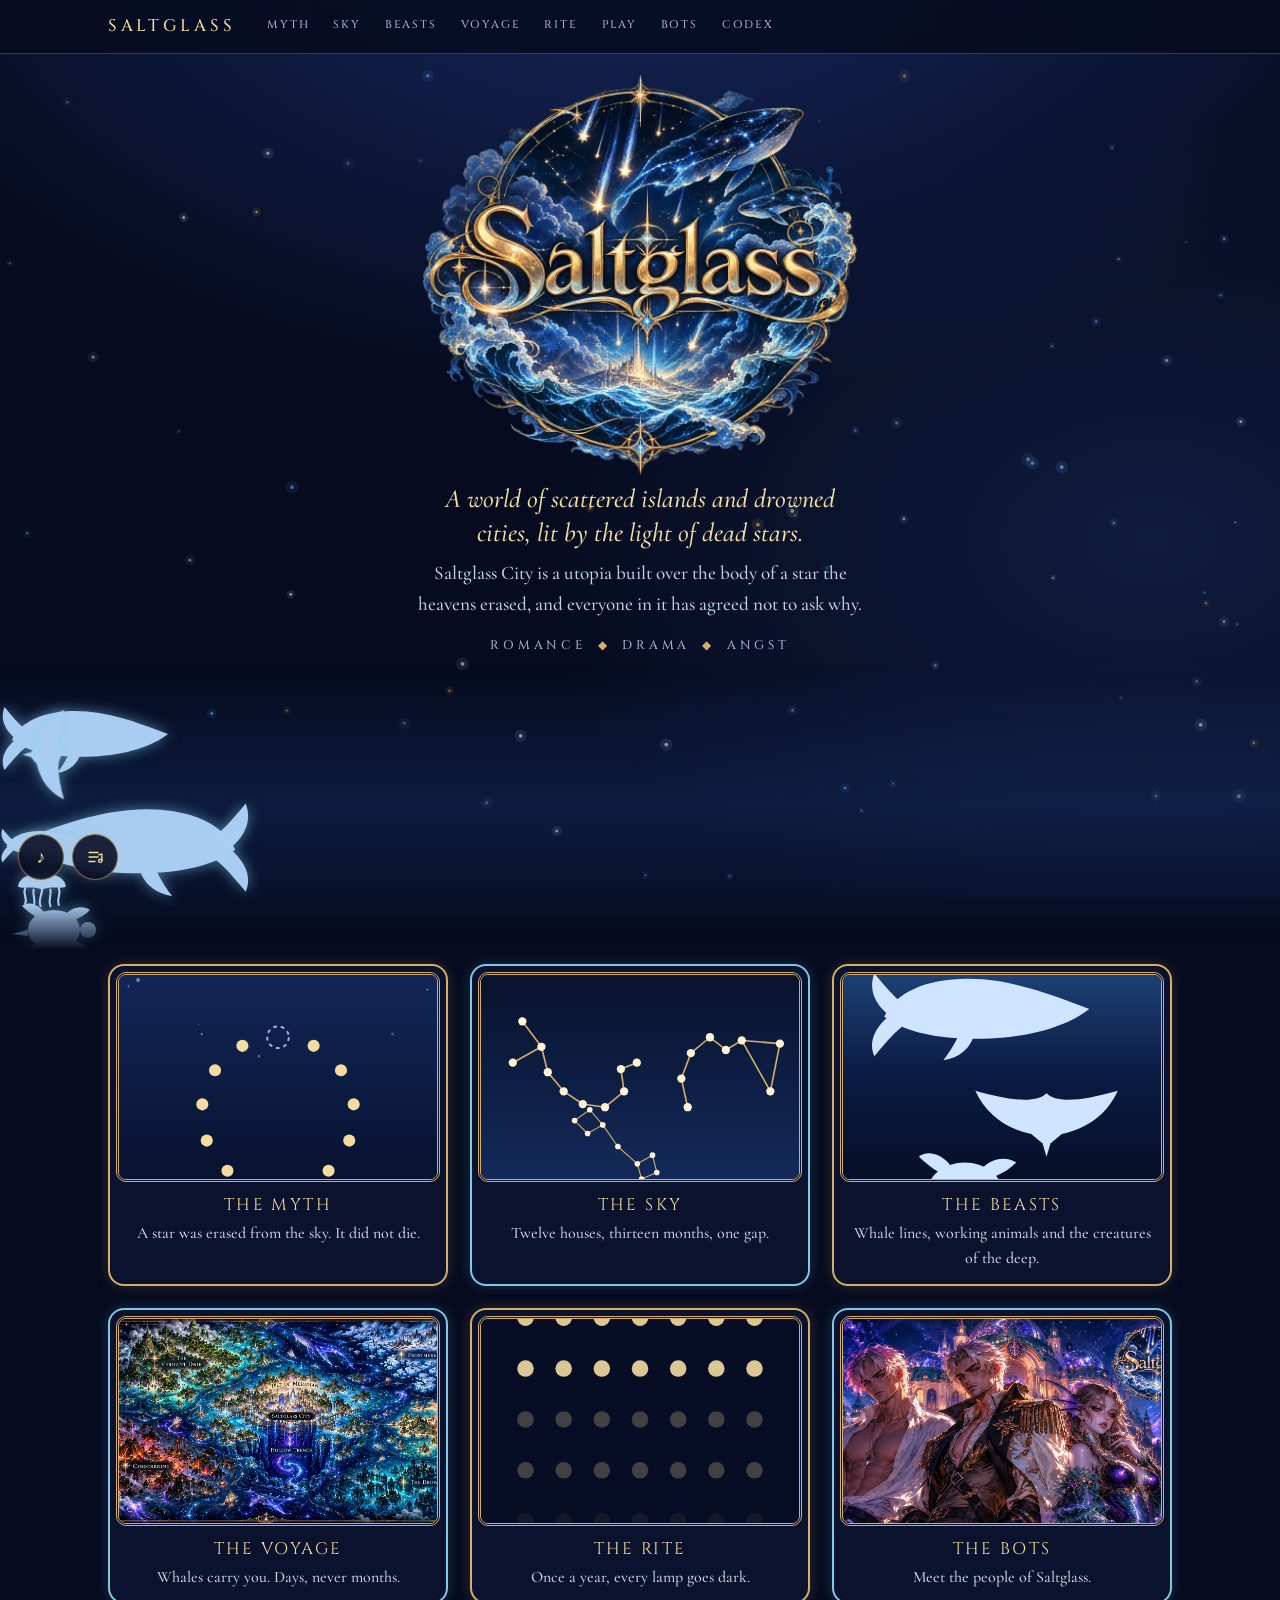
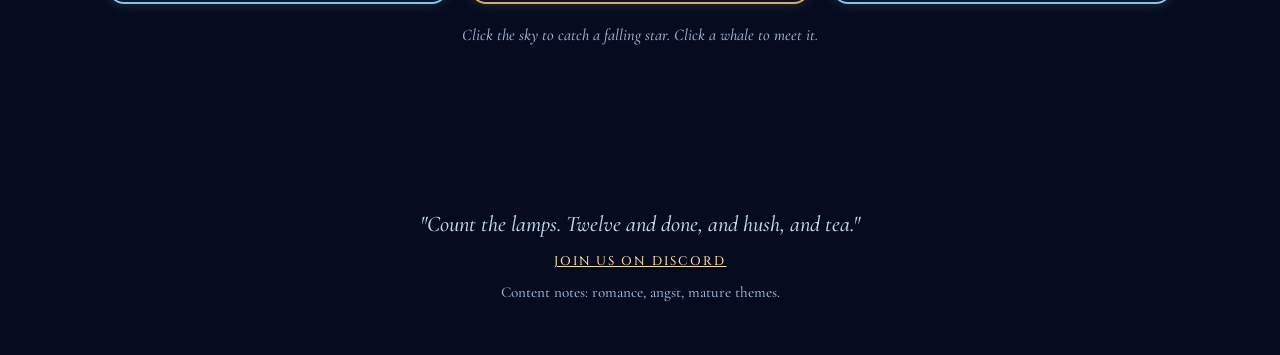
==== index.html @ 8b24e38e "Update stylesheet and script version numbers" ====
<!DOCTYPE html>
<html lang="en">
<head>
<meta charset="utf-8">
<meta name="viewport" content="width=device-width, initial-scale=1, viewport-fit=cover">
<meta name="theme-color" content="#060b1f">
<title>Saltglass</title>
<link rel="icon" href="img/logo.webp">
<link rel="preconnect" href="https://fonts.googleapis.com">
<link rel="preconnect" href="https://fonts.gstatic.com" crossorigin>
<link href="https://fonts.googleapis.com/css2?family=Cinzel:wght@400;600&family=Cormorant+Garamond:ital,wght@0,500;0,600;1,500&display=swap" rel="stylesheet">
<link rel="stylesheet" href="css/style.css?v=20261106">
</head>
<body data-view="home">
<canvas id="starfall" aria-hidden="true"></canvas>
<div class="dimmer" aria-hidden="true"></div>

<header class="nav">
  <div class="nav-in">
    <button class="burger" id="menuBtn" aria-label="Menu" aria-expanded="false" aria-controls="navlinks"><span></span><span></span><span></span></button>
    <a class="brand" href="#home">Saltglass</a>
    <nav id="navlinks" aria-label="Sections">
      <a href="#myth">Myth</a><a href="#sky">Sky</a><a href="#beasts">Beasts</a><a href="#voyage">Voyage</a><a href="#rite">Rite</a><a href="#play">Play</a><a href="#bots">Bots</a><a href="#codex">Codex</a>
    </nav>
  </div>
</header>

<main>
  <section class="view" id="v-home" hidden></section>
  <section class="view" id="v-myth" hidden></section>
  <section class="view" id="v-sky" hidden></section>
  <section class="view" id="v-beasts" hidden></section>
  <section class="view" id="v-voyage" hidden></section>
  <section class="view" id="v-rite" hidden></section>
  <section class="view" id="v-play" hidden></section>
  <section class="view" id="v-bots" hidden></section>
  <section class="view" id="v-codex" hidden></section>
</main>

<footer class="foot">
  <p class="quote">"Count the lamps. Twelve and done, and hush, and tea."</p>
  <p class="foot-line"><a id="discord" href="http://discord.gg/velvethaven" target="_blank" rel="noopener">Join us on Discord</a></p>
  <p class="foot-small">Content notes: romance, angst, mature themes.</p>
</footer>

<div class="modal" id="modal" hidden><div class="box" role="dialog" aria-modal="true" aria-label="Details"><button class="x" aria-label="Close">×</button><div id="mbody"></div></div></div>
<div class="toast" id="toast" role="status" aria-live="polite"></div>

<script src="config.js?v=20261106"></script>
<script src="lore.js?v=20261106"></script>
<script src="bots.js?v=20261106"></script>
<script src="music.js?v=20261106"></script>
<script src="js/art.js?v=20261106"></script>
<script src="js/core.js?v=20261106"></script>
<script src="js/v-home.js?v=20261106"></script>
<script src="js/v-sky.js?v=20261106"></script>
<script src="js/v-voyage.js?v=20261106"></script>
<script src="js/v-codex.js?v=20261106"></script>
<script src="js/v-bots.js?v=20261106"></script>
<script src="js/v-play.js?v=20261106"></script>
<script src="js/music.js?v=20261106"></script>
<script>
  (function(){ var d=document.getElementById('discord'); if(window.SITE_CONFIG&&SITE_CONFIG.DISCORD_URL) d.href=SITE_CONFIG.DISCORD_URL; SG.start(); })();
</script>
</body>
</html>
---- css/style.css ----
/* Layout idea: one long sea-chart scroll. Each section is a gold-framed panel set on a deep navy sea with starfall drifting behind. Single dark theme by choice. */
:root{
  --abyss:#060b1f; --navy:#0b1430; --navy-2:#111d44; --navy-3:#1a2a5c;
  --gold:#d4af6a; --gold-lt:#f3dca0; --gold-dk:#8f6b2f;
  --sea:#7fc8e8; --mist:#9db0d0; --text:#e4f2f7; --violet:#b9a7e8; --amber:#e8a860; --rose:#e58f8f;
  --display:'Cinzel',Georgia,'Times New Roman',serif;
  --body:'Cormorant Garamond',Georgia,'Times New Roman',serif;
  color-scheme:dark;
}
*{box-sizing:border-box}
html{scroll-behavior:smooth}
body{margin:0;background:var(--abyss);background-image:radial-gradient(1200px 700px at 50% -10%,#16285e 0%,rgba(22,40,94,0) 70%),radial-gradient(900px 600px at 90% 60%,rgba(40,70,140,.28),rgba(0,0,0,0) 70%);background-attachment:fixed;color:var(--text);font-family:var(--body);font-size:1.2rem;line-height:1.6;font-weight:500;-webkit-font-smoothing:antialiased}
#starfall{position:fixed;inset:0;width:100%;height:100%;z-index:0;pointer-events:none}
main,.nav,.foot{position:relative;z-index:1}
.wrap{max-width:1100px;margin:0 auto;padding-left:18px;padding-right:18px}
a{color:var(--gold-lt)}
code{font-family:ui-monospace,Menlo,Consolas,monospace;font-size:.85em;background:rgba(212,175,106,.12);padding:1px 6px;border-radius:5px;color:var(--gold-lt)}
.sr{position:absolute;width:1px;height:1px;overflow:hidden;clip:rect(0 0 0 0);white-space:nowrap}
:focus-visible{outline:2px solid var(--sea);outline-offset:2px}

/* nav */
.nav{position:sticky;top:0;z-index:20;background:rgba(6,11,31,.86);backdrop-filter:blur(10px);-webkit-backdrop-filter:blur(10px);border-bottom:1px solid rgba(212,175,106,.3)}
.nav-in{max-width:1100px;margin:0 auto;padding:0 18px;display:flex;align-items:center;gap:22px}
.brand{font-family:var(--display);color:var(--gold-lt);text-decoration:none;font-size:1.05rem;letter-spacing:.22em;text-transform:uppercase;padding:13px 0;white-space:nowrap}
#navlinks{display:flex;gap:4px;overflow-x:auto;scrollbar-width:none;flex:1}
#navlinks::-webkit-scrollbar{display:none}
#navlinks a{font-family:var(--display);font-size:.7rem;letter-spacing:.16em;text-transform:uppercase;color:var(--mist);text-decoration:none;padding:15px 10px;white-space:nowrap;border-bottom:2px solid transparent}
#navlinks a:hover{color:var(--gold-lt)}
#navlinks a.act{color:var(--gold-lt);border-bottom-color:var(--gold)}

/* hero */
.hero{text-align:center;padding-top:26px;padding-bottom:26px}
.logo{display:block;margin:0 auto;width:100%;max-width:440px;height:auto}
.hook{font-size:1.65rem;line-height:1.3;color:var(--gold-lt);margin:6px auto 8px;max-width:700px;font-style:italic;text-wrap:balance}
.hook2{max-width:640px;margin:0 auto 16px;color:#bcd3e8;text-wrap:balance}
.genre{display:flex;justify-content:center;flex-wrap:wrap;gap:12px;font-family:var(--display);font-size:.78rem;letter-spacing:.3em;text-transform:uppercase;color:var(--mist)}
.genre i{color:var(--gold);font-style:normal}
.hero-cta{display:flex;justify-content:center;flex-wrap:wrap;gap:12px;margin:22px 0 14px}
.tone{max-width:640px;margin:0 auto;font-size:1rem;color:var(--mist)}

/* sections */
.section{padding-top:64px;scroll-margin-top:46px}
h2{font-family:var(--display);font-weight:400;font-size:2rem;letter-spacing:.14em;text-transform:uppercase;color:var(--gold-lt);text-align:center;margin:0;text-wrap:balance}
h3{font-family:var(--display);font-weight:400;font-size:1.05rem;letter-spacing:.14em;text-transform:uppercase;color:var(--gold-lt);margin:0 0 10px}
h3.sub{margin:34px 0 12px;text-align:center;font-size:1.1rem}
h3.sub.tight{margin:20px 0 8px;text-align:left}
.rule{display:block;margin:2px auto 8px;width:100%;max-width:520px;height:auto}
.lede{text-align:center;max-width:720px;margin:0 auto 26px;color:#c9dcec;text-wrap:balance}
p{margin:0 0 12px}
.small{font-size:1.02rem;color:#c3d4e6}
.small-label{display:block;font-family:var(--display);font-size:.68rem;letter-spacing:.2em;text-transform:uppercase;color:var(--violet);margin:12px 0 6px}

/* panels */
.panel{position:relative;border:1px solid rgba(212,175,106,.6);border-radius:14px;padding:22px 26px;background:linear-gradient(rgba(11,20,48,.9),rgba(17,29,68,.94));box-shadow:0 0 22px rgba(212,175,106,.1),inset 0 0 0 4px rgba(11,20,48,.92),inset 0 0 0 5px rgba(212,175,106,.22)}
.grid{display:grid;gap:18px}
.g2{align-items:start;grid-template-columns:repeat(auto-fit,minmax(min(100%,420px),1fr))}
.g3{grid-template-columns:repeat(auto-fit,minmax(min(100%,300px),1fr))}
.mini{border:1px solid rgba(212,175,106,.35);border-radius:11px;padding:14px 16px;background:rgba(11,20,48,.55)}
.mini b{display:block;font-family:var(--display);font-weight:600;font-size:.82rem;letter-spacing:.1em;text-transform:uppercase;color:var(--gold-lt);margin-bottom:4px}
.mini p{margin:0;font-size:1.02rem;color:#c9dcec}

/* buttons, chips, tabs */
.btn{font-family:var(--display);font-size:.72rem;letter-spacing:.14em;text-transform:uppercase;color:var(--gold-lt);background:rgba(11,20,48,.6);border:1px solid rgba(212,175,106,.55);border-radius:999px;padding:9px 16px;cursor:pointer;text-decoration:none;display:inline-block;line-height:1.3;transition:background .2s,color .2s,border-color .2s}
.btn:hover{background:rgba(212,175,106,.18);border-color:var(--gold)}
.btn.on{background:linear-gradient(#f3dca0,#d4af6a);color:#1a1405;border-color:var(--gold-lt)}
.btn.small-btn{padding:6px 12px}
.tabs{display:flex;flex-wrap:wrap;gap:8px}
.tabs.vert{flex-direction:column;align-items:stretch}
.tabs.vert .btn{text-align:left;border-radius:10px}
.row{display:flex;flex-wrap:wrap;gap:10px;align-items:center}
.chips{display:flex;flex-wrap:wrap;gap:6px;margin-top:12px;justify-content:center}
.chip{font-family:var(--display);font-size:.62rem;letter-spacing:.1em;text-transform:uppercase;border:1px solid rgba(212,175,106,.4);border-radius:999px;padding:4px 10px;color:var(--mist);background:rgba(11,20,48,.5)}
button.chip{cursor:pointer}
button.chip:hover,button.chip.on{border-color:var(--gold);color:var(--gold-lt);background:rgba(212,175,106,.16)}
.tag{display:inline-block;font-size:.88rem;border:1px solid rgba(127,200,232,.4);color:var(--sea);border-radius:999px;padding:0 10px;margin:0 6px 6px 0}

/* names, history, rules */
.name-card{border-left:3px solid var(--gold);padding:6px 0 6px 16px;margin-top:6px}
.name-card .nm{font-family:var(--display);font-size:1.35rem;color:var(--gold-lt);letter-spacing:.06em;margin-bottom:4px}
.name-card .who{font-size:.95rem;color:var(--violet);font-style:italic}
.hist{list-style:none;margin:0 auto;padding:0 0 0 24px;max-width:760px;border-left:2px solid rgba(212,175,106,.45)}
.hist li{position:relative;padding:0 0 20px 22px;margin:0}
.hist li::before{content:"";position:absolute;left:-33px;top:7px;width:14px;height:14px;border-radius:50%;background:var(--navy);border:2px solid var(--gold);box-shadow:0 0 10px rgba(243,220,160,.5)}
.hist li:last-child::before{background:var(--gold-lt)}
.hist b{display:block;font-family:var(--display);font-size:.8rem;letter-spacing:.14em;text-transform:uppercase;color:var(--gold-lt);font-weight:600;margin-bottom:2px}
.hist p{margin:0;color:#c9dcec}

/* sea chart */
.chart-ui{display:flex;justify-content:center;margin-bottom:14px}
.chart-grid{display:grid;grid-template-columns:minmax(0,1.5fr) minmax(0,1fr);gap:18px;align-items:start}
.chart-wrap{padding:8px}
#seaChart{width:100%;height:auto;display:block}
#seaChart text{font-family:var(--display);fill:var(--mist);letter-spacing:.08em}
.reg{cursor:pointer}
.reg .ring{fill:rgba(11,20,48,.85);stroke:var(--gold);stroke-width:2;transition:fill .2s,stroke-width .2s}
.reg:hover .ring,.reg:focus-visible .ring{fill:rgba(212,175,106,.28)}
.reg.on .ring{fill:rgba(212,175,106,.42);stroke:var(--gold-lt);stroke-width:3}
.reg text.nm{fill:var(--gold-lt);font-size:15px;text-anchor:middle}
.reg text.dy{fill:var(--sea);font-size:13px;text-anchor:middle}
.route{fill:none;stroke:rgba(127,200,232,.5);stroke-width:1.6;stroke-dasharray:3 7}
.route.on{stroke:var(--sea);stroke-width:2.4}
.daylab{font-size:13px;fill:var(--sea)!important;text-anchor:middle;paint-order:stroke;stroke:var(--navy);stroke-width:5px}
#regionPanel h3{font-size:1.2rem;margin-bottom:2px}
.rp-meta{font-family:var(--display);font-size:.68rem;letter-spacing:.14em;text-transform:uppercase;color:var(--violet);margin-bottom:12px}
.dl{margin:0}
.dl dt{font-family:var(--display);font-size:.66rem;letter-spacing:.16em;text-transform:uppercase;color:var(--violet);margin-top:12px}
.dl dd{margin:2px 0 0;color:#d3e3f1}
.dl dd small{color:var(--amber);font-size:.8rem;font-family:var(--display);letter-spacing:.1em;text-transform:uppercase;margin-left:6px}
.travel{margin:10px 0;display:grid;gap:6px}
.travel div{display:flex;justify-content:space-between;gap:10px;border-bottom:1px dotted rgba(212,175,106,.3);padding-bottom:4px}
.travel span:last-child{color:var(--sea);text-align:right}
.travel .fast span:first-child::after{content:" (fast)";color:var(--amber);font-size:.85rem}
.list>div{padding:9px 0;border-bottom:1px solid rgba(212,175,106,.2)}
.list>div:last-child{border-bottom:0}
.list b{color:var(--gold-lt);font-family:var(--display);font-size:.82rem;letter-spacing:.1em;text-transform:uppercase;font-weight:600}
.list i{color:var(--violet);font-size:.95rem}
.list p{margin:2px 0 0;font-size:1.02rem;color:#c9dcec}
.ship-gen{display:flex;flex-wrap:wrap;gap:14px;align-items:center;margin-top:14px}
.ship-name{font-family:var(--display);font-size:1.15rem;color:var(--gold-lt);letter-spacing:.06em}

/* fate */
.fate-grid{display:grid;grid-template-columns:minmax(0,260px) 1fr;gap:26px;align-items:start}
.fate-sea{position:relative;height:340px;border:1px solid rgba(212,175,106,.5);border-radius:10px;overflow:hidden;background:linear-gradient(#10224e,#0a1738 45%,#050a1d)}
.zone{position:absolute;left:0;right:0;border-bottom:1px dashed rgba(212,175,106,.35);opacity:.75;transition:opacity .3s,background .3s}
.zone span{position:absolute;right:10px;top:8px;font-family:var(--display);font-size:.62rem;letter-spacing:.16em;text-transform:uppercase;color:var(--mist)}
.zone.z1{top:0;height:34%}.zone.z2{top:34%;height:33%}.zone.z3{top:67%;height:33%;border-bottom:0}
.zone.on{opacity:1}
.zone.z1.on{background:rgba(232,168,96,.2)}.zone.z2.on{background:rgba(127,200,232,.17)}.zone.z3.on{background:rgba(185,167,232,.2)}
.nets{position:absolute;left:10px;top:38%;font-family:var(--display);font-size:.58rem;letter-spacing:.14em;text-transform:uppercase;color:var(--amber);opacity:0}
.trench{position:absolute;left:10px;bottom:8px;font-family:var(--display);font-size:.58rem;letter-spacing:.14em;text-transform:uppercase;color:var(--violet)}
.fall-star{position:absolute;left:50%;width:26px;height:26px;margin-left:-13px;border-radius:50%;background:radial-gradient(circle,#fff 0%,#f3dca0 35%,rgba(243,220,160,0) 70%);box-shadow:0 0 22px 8px rgba(243,220,160,.45);top:12%}
.fate-card{border:1px solid rgba(212,175,106,.45);border-radius:10px;padding:14px 18px;margin:8px 0 14px;background:rgba(11,20,48,.55)}
.fate-card .fn{font-family:var(--display);font-size:.7rem;letter-spacing:.2em;text-transform:uppercase;color:var(--violet)}
.fate-card .ft{font-family:var(--display);font-size:1.3rem;color:var(--gold-lt);letter-spacing:.05em;margin:2px 0 6px}
.fate-card p{margin:0}
input[type=range]{width:100%;accent-color:#d4af6a;height:30px}
.why-text{font-style:italic;color:var(--gold-lt);margin:2px 0 10px;min-height:3.2em}

/* steps */
.steps{display:flex;flex-wrap:wrap;gap:8px;margin-bottom:12px}
.step-card{border-left:3px solid var(--gold);padding:4px 0 4px 16px;margin-bottom:16px;min-height:5.5em}
.step-card .st{font-family:var(--display);font-size:1.1rem;color:var(--gold-lt);letter-spacing:.06em;margin-bottom:4px}
.motes{display:flex;gap:16px;flex-wrap:wrap;margin-top:10px}
.mote{display:flex;align-items:center;gap:8px;font-size:.98rem}
.mote i{width:14px;height:14px;border-radius:50%;display:inline-block}
.tbl-wrap{overflow-x:auto}
.tbl{width:100%;border-collapse:collapse;font-size:1.02rem;min-width:520px}
.tbl th{font-family:var(--display);font-size:.64rem;letter-spacing:.16em;text-transform:uppercase;color:var(--violet);text-align:left;padding:8px 10px;border-bottom:1px solid rgba(212,175,106,.45)}
.tbl td{padding:8px 10px;border-bottom:1px solid rgba(212,175,106,.16);vertical-align:top}
.tbl td:first-child{color:var(--gold-lt);font-family:var(--display);font-weight:600;font-size:.82rem;letter-spacing:.08em}
.facts{margin:14px 0 0;padding-left:22px}
.facts li{margin-bottom:6px;color:#d0e0ee}
.facts li::marker{color:var(--gold)}

/* choice */
.side-text{margin:14px 0;border-left:3px solid var(--gold);padding-left:16px}
.board{display:grid;gap:10px}
.brow{display:grid;grid-template-columns:minmax(0,1.3fr) minmax(0,1fr) minmax(0,1.3fr);gap:12px;align-items:center;border:1px solid rgba(212,175,106,.3);border-radius:10px;padding:10px 14px;background:rgba(11,20,48,.5);transition:opacity .3s,border-color .3s,background .3s}
.brow.for{border-color:var(--gold);background:rgba(212,175,106,.12)}
.brow.vs{opacity:.4}
.brow b{font-family:var(--display);font-size:.8rem;letter-spacing:.08em;text-transform:uppercase;color:var(--gold-lt);font-weight:600}
.stance{font-family:var(--display);font-size:.66rem;letter-spacing:.14em;text-transform:uppercase;border-radius:999px;padding:4px 12px;border:1px solid;display:inline-block;text-align:center}
.stance.keep{color:var(--gold-lt);border-color:var(--gold)}.stance.shut{color:var(--sea);border-color:var(--sea)}.stance.torn{color:var(--violet);border-color:var(--violet)}
.brow span.why{color:#c3d4e6;font-size:1rem}
.phases{display:grid;grid-template-columns:repeat(auto-fit,minmax(min(100%,230px),1fr));gap:12px}
.phase{text-align:left;border:1px solid rgba(212,175,106,.45);border-radius:12px;padding:14px 16px;background:rgba(11,20,48,.7);color:var(--text);font-family:var(--body);font-size:1.02rem;cursor:pointer;line-height:1.45}
.phase:hover{border-color:var(--gold);background:rgba(212,175,106,.12)}
.phase b{display:block;font-family:var(--display);font-weight:600;font-size:.82rem;letter-spacing:.1em;text-transform:uppercase;color:var(--gold-lt);margin-bottom:4px}
.phase em{display:block;margin-top:8px;color:var(--sea);font-size:.92rem;font-style:normal}
.phase .pp{color:var(--amber);font-size:.74rem;font-family:var(--display);letter-spacing:.1em;text-transform:uppercase;margin-left:6px}
.acc{margin:10px 0;border:1px solid rgba(212,175,106,.35);border-radius:10px;background:rgba(11,20,48,.5)}
.acc summary{cursor:pointer;padding:10px 14px;font-family:var(--display);font-size:.72rem;letter-spacing:.14em;text-transform:uppercase;color:var(--gold-lt)}
.acc[open] summary{border-bottom:1px solid rgba(212,175,106,.25)}
.acc>*:not(summary){padding-left:18px;padding-right:14px}
.acc>ul{padding-left:36px}
.acc>dl,.acc>ol{padding-bottom:12px}
.chain{margin:12px 0 0;padding-left:44px!important}
.chain li{margin-bottom:8px}.chain b{color:var(--gold-lt)}

/* wheel */
.wheel-grid{display:grid;grid-template-columns:minmax(0,1.1fr) minmax(0,1fr);gap:18px;align-items:start}
.wheel-wrap{padding:14px}
#wheel{width:100%;height:auto;display:block;max-width:520px;margin:0 auto}
.sec path{fill:rgba(17,29,68,.92);stroke:var(--gold);stroke-width:1.4;transition:fill .25s}
.sec{cursor:pointer}
.sec:hover path,.sec:focus-visible path{fill:rgba(212,175,106,.3)}
.sec.on path{fill:rgba(212,175,106,.55);stroke:var(--gold-lt);stroke-width:2.4}
.sec.gap path{fill:#03060f;stroke:var(--violet);stroke-dasharray:5 5}
.sec.gap.on path{fill:rgba(185,167,232,.45);stroke:var(--gold-lt);stroke-dasharray:none}
.sec text{font-family:var(--display);text-anchor:middle;dominant-baseline:middle;pointer-events:none}
.sec text.hn{font-size:13.5px;fill:var(--text);letter-spacing:.05em}
.sec text.mn{font-size:9.5px;fill:var(--gold)}
.sec.on text.hn{fill:#1a1405;font-weight:600}.sec.on text.mn{fill:#3b2c0a}
.sec.gap text.hn{fill:var(--violet)}.sec.gap.on text.hn{fill:#fff}
.hub{cursor:pointer}
.hub circle.bg{fill:rgba(6,11,31,.95);stroke:var(--gold);stroke-width:1.4}
.hp-top{display:flex;gap:16px;align-items:flex-start}
.beast-art{flex:0 0 130px;width:130px;height:150px;border:3px double var(--gold);border-radius:9px;overflow:hidden;background:radial-gradient(circle at 50% 40%,#16285e,#070d24)}
.beast-art img{width:100%;height:100%;object-fit:cover;display:block}
.beast-art svg{width:100%;height:100%;display:block}
.hp-top h3{font-size:1.4rem;margin:0}
.festival{border:1px solid rgba(212,175,106,.35);border-radius:10px;padding:10px 14px;margin:12px 0;background:rgba(11,20,48,.5)}
.festival b{font-family:var(--display);color:var(--gold-lt);letter-spacing:.08em}
.festival .mo{font-family:var(--display);font-size:.64rem;letter-spacing:.16em;text-transform:uppercase;color:var(--violet)}
.beast-box{border:2px solid rgba(127,200,232,.5);border-radius:12px;padding:12px 14px;margin-top:12px}
.beast-box .bn{font-family:var(--display);color:var(--gold-lt);font-size:1.1rem}
.beast-box .bf{font-family:var(--display);font-size:.64rem;letter-spacing:.16em;text-transform:uppercase;color:var(--violet);margin-bottom:6px}
.born{margin-top:12px}
.born button{margin:0 6px 6px 0}
.legend-box{border-color:rgba(185,167,232,.6)}

/* night */
.lamps{display:grid;gap:7px;margin-bottom:14px;padding:14px;border-radius:10px;background:linear-gradient(#070d24,#0a1432);border:1px solid rgba(212,175,106,.3)}
.lrow{display:grid;grid-template-columns:130px 1fr;gap:12px;align-items:center}
.lrow .ln{font-family:var(--display);font-size:.6rem;letter-spacing:.12em;text-transform:uppercase;color:var(--mist);text-align:right}
.lrow .ld{display:flex;gap:6px;flex-wrap:wrap}
.lamp{width:12px;height:12px;border-radius:50%;background:#f3e3b0;transition:opacity .9s,box-shadow .9s,transform .9s;opacity:var(--o,1);box-shadow:0 0 calc(var(--o,1)*14px) calc(var(--o,1)*4px) rgba(243,220,160,.65)}
.lrow.lw .lamp{background:#8fd4ff;box-shadow:0 0 calc(var(--o,1)*14px) calc(var(--o,1)*4px) rgba(127,200,232,.65)}
.track{display:flex;flex-wrap:wrap;gap:6px;margin-bottom:12px}
.track .btn{padding:7px 12px;font-size:.62rem}
.night-card{border-left:3px solid var(--gold);padding:4px 0 4px 16px;min-height:6.5em}
.night-card .nt{font-family:var(--display);font-size:1.25rem;color:var(--gold-lt);letter-spacing:.06em}
.night-card .nw{font-size:.95rem;font-style:italic;color:var(--violet)}
.dawn{display:flex;flex-wrap:wrap;gap:10px;align-items:center;margin-top:12px;padding-top:12px;border-top:1px dashed rgba(212,175,106,.35)}
.dawn .small-label{margin:0}
.lampring{display:flex;flex-wrap:wrap;gap:12px;justify-content:center;margin:18px 0}
.lampring .lamp{width:22px;height:22px;--o:.18;transition:opacity .4s,box-shadow .4s}
.lampring .lamp.lit{--o:1}
.lampring .lamp.void{background:#02040c;border:1px dashed var(--violet);box-shadow:none;opacity:1}
.lampring .lamp.void.lit{border-style:solid;background:#000;box-shadow:0 0 18px 4px rgba(185,167,232,.5)}
.rhyme-line{white-space:pre-line;text-align:center;font-size:1.35rem;font-style:italic;color:var(--gold-lt);min-height:2.6em;margin:0 0 12px}

/* city */
.dist-text{margin:14px 0 0;border-left:3px solid var(--gold);padding-left:14px;min-height:6em}
.tea-out{border:1px dashed rgba(212,175,106,.5);border-radius:10px;padding:14px 18px;margin-top:14px;min-height:5em;color:#d3e3f1}
.tea-out.good{border-color:var(--sea)}.tea-out.warn{border-color:var(--amber)}.tea-out.bad{border-color:var(--rose)}
.search-row{display:flex;flex-wrap:wrap;gap:12px;align-items:center;margin-bottom:12px}
input[type=search],input[type=text],select{font-family:var(--body);font-size:1.05rem;font-weight:500;color:var(--text);background:rgba(6,11,31,.85);border:1px solid rgba(212,175,106,.5);border-radius:9px;padding:8px 12px;min-width:0}
input[type=search]{flex:1 1 260px}
select{width:100%}
.gloss{display:grid;grid-template-columns:repeat(auto-fill,minmax(min(100%,300px),1fr));gap:10px}
.gl{border:1px solid rgba(212,175,106,.3);border-radius:10px;padding:10px 14px;background:rgba(11,20,48,.5)}
.gl b{display:block;font-family:var(--display);font-size:.9rem;color:var(--gold-lt);letter-spacing:.05em}
.gl em{font-family:var(--display);font-size:.58rem;letter-spacing:.16em;text-transform:uppercase;color:var(--violet);font-style:normal}
.gl p{margin:2px 0 0;font-size:1rem;color:#c9dcec}

/* people */
.char{display:flex;flex-direction:column}
.char h3{font-size:1.4rem;margin-bottom:2px}
.char .ep{font-family:var(--display);font-size:.66rem;letter-spacing:.16em;text-transform:uppercase;color:var(--violet);margin-bottom:10px}
.char .look{font-style:italic;color:#bcd3e8;font-size:1.02rem}
.rank{border-bottom:1px solid rgba(212,175,106,.2)}
.rank summary{cursor:pointer;padding:9px 0;font-family:var(--display);font-size:.8rem;letter-spacing:.1em;text-transform:uppercase;color:var(--gold-lt)}
.rank p{margin:0 0 10px;font-size:1.02rem;color:#c9dcec}
.rank .pp{color:var(--amber);font-size:.62rem;margin-left:8px}

/* bots */
.notice{border:1px dashed var(--amber);border-radius:10px;padding:10px 16px;margin-bottom:16px;color:var(--amber);font-size:1rem;text-align:center}
.filters{padding:18px 22px}
.selects{display:grid;grid-template-columns:repeat(auto-fit,minmax(min(100%,190px),1fr));gap:12px}
.selects label,.form label{font-family:var(--display);font-size:.62rem;letter-spacing:.16em;text-transform:uppercase;color:var(--violet);display:block}
.selects select,.form input,.form select{margin-top:5px;display:block;width:100%}
.count-row{display:flex;justify-content:space-between;align-items:center;gap:10px;margin-top:14px;color:var(--mist);font-size:1rem}
.bots{display:grid;grid-template-columns:repeat(auto-fill,minmax(min(100%,320px),1fr));gap:18px;margin-top:18px}
.bot{display:flex;flex-direction:column;border:2px solid var(--gold);border-radius:16px;padding:6px;background:linear-gradient(rgba(11,20,48,.9),rgba(11,20,48,.97));box-shadow:0 0 14px rgba(212,175,106,.2)}
.bot:nth-child(even){border-color:var(--sea);box-shadow:0 0 14px rgba(127,200,232,.2)}
.bot-in{border:1px solid rgba(212,175,106,.5);border-radius:11px;padding:12px;display:flex;flex-direction:column;gap:6px;height:100%}
.bot .art{height:230px;border:3px double var(--gold);border-radius:9px;overflow:hidden;background:radial-gradient(circle at 50% 40%,#16285e,#070d24);position:relative}
.bot .art img{width:100%;height:100%;object-fit:cover;display:block}
.bot .art svg{width:100%;height:100%;display:block}
.bot .ex{position:absolute;top:8px;left:8px;font-family:var(--display);font-size:.58rem;letter-spacing:.14em;text-transform:uppercase;background:rgba(232,168,96,.92);color:#241402;padding:3px 9px;border-radius:999px}
.bot h4{margin:6px 0 0;text-align:center;font-family:var(--display);font-weight:400;font-size:1.25rem;color:var(--gold-lt);letter-spacing:.05em}
.bot .role{text-align:center;font-family:var(--display);font-size:.64rem;letter-spacing:.14em;text-transform:uppercase;color:var(--violet)}
.bot .tl{margin:4px 0;font-size:1.05rem;color:#d3e3f1}
.bot .meta{display:flex;flex-wrap:wrap;gap:6px}
.bot .nt{font-size:.9rem;color:var(--mist);font-style:italic}
.bot .by{font-size:.95rem;color:var(--mist)}
.bot .lk{display:flex;flex-wrap:wrap;gap:8px;margin-top:auto;padding-top:8px}
.bot .nolink{font-size:.92rem;color:var(--mist);font-style:italic}
.empty{grid-column:1/-1;text-align:center;color:var(--mist);padding:30px}
.form{display:grid;grid-template-columns:repeat(auto-fit,minmax(min(100%,240px),1fr));gap:14px;margin-top:10px}
.form .wide{grid-column:1/-1}
fieldset{border:1px solid rgba(212,175,106,.35);border-radius:10px;padding:10px 14px;margin:0;min-width:0}
legend{font-family:var(--display);font-size:.62rem;letter-spacing:.16em;text-transform:uppercase;color:var(--violet);padding:0 6px}
.links-in{display:grid;gap:8px}
.lk-row{display:grid;grid-template-columns:minmax(0,1fr) minmax(0,2.4fr);gap:8px}
.lk-row input{margin:0!important}
.code-head{display:flex;justify-content:space-between;align-items:center;margin:18px 0 6px}
.code-head .small-label{margin:0}
.code{margin:0;background:#04081a;border:1px solid rgba(212,175,106,.4);border-radius:10px;padding:14px 16px;overflow-x:auto;font-family:ui-monospace,Menlo,Consolas,monospace;font-size:.82rem;line-height:1.5;color:#cfe4f3;white-space:pre}
.creators{display:grid;grid-template-columns:repeat(auto-fill,minmax(min(100%,230px),1fr));gap:10px;max-width:900px;margin:0 auto}
.creators button{text-align:left;border:1px solid rgba(212,175,106,.35);border-radius:10px;padding:10px 14px;background:rgba(11,20,48,.6);color:var(--text);font-family:var(--body);font-size:1.05rem;cursor:pointer}
.creators button:hover{border-color:var(--gold);background:rgba(212,175,106,.12)}
.creators button span{display:block;font-size:.88rem;color:var(--mist)}

/* footer */
.foot{margin-top:70px;padding:30px 18px 50px;text-align:center}
.quote{font-size:1.4rem;font-style:italic;color:#bcd3e8;margin:10px 0}
.foot-line{font-family:var(--display);font-size:.78rem;letter-spacing:.16em;text-transform:uppercase;color:var(--gold);margin:6px 0}
.foot-small{font-size:.95rem;color:var(--mist);max-width:640px;margin:8px auto 0}

/* responsive */
@media (max-width:820px){
  .chart-grid,.wheel-grid,.fate-grid{grid-template-columns:1fr}
  .fate-sea{height:260px}
  .brow{grid-template-columns:1fr}
  .lrow{grid-template-columns:78px 1fr}
  .brand{letter-spacing:.14em;font-size:.9rem}
  h2{font-size:1.6rem}
}
@media (max-width:480px){
  .panel{padding:18px 16px}
  .hook{font-size:1.4rem}
  .hp-top{flex-direction:column}
  .beast-art{width:100%;flex-basis:auto;height:190px}
  .lk-row{grid-template-columns:1fr}
}
@media (prefers-reduced-motion:reduce){
  html{scroll-behavior:auto}
  *{transition:none!important;animation:none!important}
}
[hidden]{display:none!important}
.char p{font-size:1.08rem}

/* =================== v2: views, scenes, modal =================== */
.view{animation:fadeIn .5s ease}
main{padding-bottom:30px;min-height:70vh}
.wrap.narrow{max-width:900px}
.center{justify-content:center}
.gold{color:var(--gold-lt)}
.hint{text-align:center;color:var(--mist);font-style:italic;margin:18px 0;font-size:1.02rem}
.btn:disabled{opacity:.35;cursor:default}
.dimmer{position:fixed;inset:0;background:#000;opacity:calc(var(--dim,0)*.92);pointer-events:none;z-index:0;transition:opacity 1.6s}
#v-rite .panel,#v-rite h2,#v-rite .lede{position:relative;z-index:6}
.nav{z-index:40}
.nav-in .small-btn{flex:none}
.bm-h{font-family:var(--display);font-weight:400;font-size:1.5rem;color:var(--gold-lt);letter-spacing:.06em;margin:0 0 4px}
.alias{font-size:.8rem;color:var(--violet)}

/* modal + toast */
.modal{position:fixed;inset:0;z-index:50;background:rgba(2,4,12,.8);display:grid;place-items:center;padding:14px;backdrop-filter:blur(4px)}
.modal .box{position:relative;max-width:920px;width:100%;max-height:92vh;overflow:auto;background:linear-gradient(#0b1430,#111d44);border:2px solid var(--gold);border-radius:16px;padding:26px;box-shadow:0 0 40px rgba(212,175,106,.25)}
.modal .x{position:absolute;top:6px;right:12px;font-size:30px;line-height:1;color:var(--gold-lt);background:none;border:0;cursor:pointer;z-index:2}
body.modal-open{overflow:hidden}
.toast{position:fixed;left:50%;bottom:26px;transform:translate(-50%,20px);opacity:0;pointer-events:none;max-width:min(560px,92vw);background:rgba(11,20,48,.97);border:1px solid var(--gold);border-radius:12px;padding:10px 18px;z-index:60;transition:opacity .35s,transform .35s;text-align:center;font-size:1.05rem}
.toast.show{opacity:1;transform:translate(-50%,0)}
.pop{position:fixed;width:12px;height:12px;margin:-6px;border-radius:50%;border:2px solid var(--gold-lt);animation:popA .9s ease-out forwards;pointer-events:none;z-index:30}

/* animals */
.ani{display:block;width:100%;height:auto;fill:currentColor;overflow:visible}
.ani .st{fill:none;stroke:currentColor;stroke-width:3;stroke-linecap:round}

/* home */
.home-top{text-align:center;padding-top:20px}
.sea-band{position:relative;height:290px;overflow:hidden;margin:4px 0 14px;-webkit-mask-image:linear-gradient(transparent,#000 16%,#000 84%,transparent);mask-image:linear-gradient(transparent,#000 16%,#000 84%,transparent);background:linear-gradient(rgba(127,200,232,0),rgba(30,70,140,.28),rgba(127,200,232,0))}
.swimmer,.sw2{position:absolute;top:var(--y);left:0;width:calc(120px*var(--s));color:#a9cdf2;background:none;border:0;padding:0;cursor:pointer;animation:swimR var(--d) linear infinite;animation-delay:var(--dl)}
.swimmer.rev,.sw2.rev{animation-name:swimL}
.swimmer .flip,.sw2 .flip{display:block}
.swimmer.rev .flip,.sw2.rev .flip{transform:scaleX(-1)}
.swimmer .ani,.sw2 .ani{filter:drop-shadow(0 0 7px rgba(127,200,232,.55));animation:bob 5s ease-in-out infinite}
.swimmer:hover .ani,.sw2:hover .ani{filter:drop-shadow(0 0 12px #fff)}
.portals{display:grid;grid-template-columns:repeat(auto-fill,minmax(min(100%,300px),1fr));gap:22px}
.portal{display:block;text-decoration:none;color:inherit;border:2px solid var(--gold);border-radius:16px;padding:6px;background:rgba(11,20,48,.92);box-shadow:0 0 14px rgba(212,175,106,.2);transition:transform .25s,box-shadow .25s}
.portal:nth-child(even){border-color:var(--sea);box-shadow:0 0 14px rgba(127,200,232,.2)}
.portal:hover,.portal:focus-visible{transform:translateY(-6px);box-shadow:0 10px 30px rgba(212,175,106,.35)}
.pa{height:210px;border:3px double var(--gold);border-radius:10px;overflow:hidden;position:relative}
.pa>svg,.pa>img,.pa .portrait{width:100%;height:100%;object-fit:cover;display:block}
.pa .portrait{aspect-ratio:auto;border:0;border-radius:0}
.pa .emb{height:100%;display:grid;place-items:center;background:radial-gradient(circle at 50% 40%,#2a1d56,#070d24)}
.pt{padding:10px 8px 6px;text-align:center}
.pt b{display:block;font-family:var(--display);font-size:1.05rem;letter-spacing:.14em;text-transform:uppercase;color:var(--gold-lt);font-weight:400}
.pt span{display:block;font-size:1rem;color:#c3d4e6;margin-top:2px}

/* portraits */
.portrait{aspect-ratio:4/5;border:3px double var(--gold);border-radius:10px;overflow:hidden;background:#0a1736;position:relative}
.portrait>img,.portrait>svg{width:100%;height:100%;object-fit:cover;display:block}
.portrait.big{width:100%}
.bfb{width:100%;height:100%;display:block}

/* myth */
.stage{border:1px solid rgba(212,175,106,.7);border-radius:14px;overflow:hidden;background:#050a1f;box-shadow:0 0 30px rgba(212,175,106,.15)}
.stage svg{display:block;width:100%;height:auto}
.stage .bgstars circle{fill:#dbe9ff}
.ms{transition:opacity 1.4s}
.ms .core{fill:#f3dca0}.ms .halo{fill:rgba(243,220,160,.07)}
.ms.g13 .core{fill:#d9c8ff}.ms.g13 .halo{fill:rgba(185,167,232,.32)}
.ms .lb{font-family:var(--display);font-size:11px;fill:#9db0d0;text-anchor:middle;letter-spacing:.1em}
.ms .ring13{stroke:#b9a7e8;stroke-dasharray:3 5;opacity:0;transition:opacity 1.4s}
.lb13.on1{opacity:0}.lb13.on0{opacity:1}
#stage:not([data-beat="0"]) .g13{opacity:.2}
#stage:not([data-beat="0"]) .g13 .ring13{opacity:.9}
#stage:not([data-beat="0"]) .lb13.on0{opacity:0}
#stage:not([data-beat="0"]) .lb13.on1{opacity:1}
#stage[data-beat="1"] .ms:not(.g13){filter:drop-shadow(0 0 7px #f3dca0)}
#bearer{transition:opacity 1.6s}
#stage:not([data-beat="0"]) #bearer{opacity:.55}
#mfall{opacity:0;transform:translate(0,0);transition:transform 3.6s cubic-bezier(.45,0,.85,.55),opacity .6s}
#stage[data-beat="2"] #mfall,#stage[data-beat="3"] #mfall,#stage[data-beat="4"] #mfall,#stage[data-beat="5"] #mfall,#stage[data-beat="6"] #mfall{opacity:1;transform:translate(var(--fx),var(--fy))}
#mtrench .tg{opacity:.15;transition:opacity 2s}
#stage[data-beat="2"] #mtrench .tg{opacity:.5}
#stage:is([data-beat="3"],[data-beat="4"],[data-beat="5"],[data-beat="6"]) #mtrench .tg{opacity:.85;animation:breathe 4s ease-in-out infinite}
#mroots path{stroke-dasharray:420;stroke-dashoffset:420;transition:stroke-dashoffset 3.4s ease}
#stage:is([data-beat="3"],[data-beat="4"],[data-beat="5"],[data-beat="6"]) #mroots path{stroke-dashoffset:0}
#trlab{transition:opacity 1.5s}
#stage:not([data-beat="0"]):not([data-beat="1"]) #trlab{opacity:.8}
#misle{opacity:0;transition:opacity 1.6s}
#stage:is([data-beat="4"],[data-beat="5"],[data-beat="6"]) #misle{opacity:1}
#mman{transition:opacity 1.5s}
#stage:is([data-beat="5"],[data-beat="6"]) #mman{opacity:.0}
.manhalo{animation:breathe 3s ease-in-out infinite}
.bd{opacity:0;transform:translateY(46px);transition:transform 1.4s calc(var(--i)*.14s) ease,opacity 1.2s calc(var(--i)*.14s)}
#stage:is([data-beat="5"],[data-beat="6"]) .bd{opacity:1;transform:none}
.bd rect{fill:#f6f2ea}.bd .dome{fill:#d4af6a}.bd .win{fill:#ffd98a}
#mflow .mote{fill:var(--c);opacity:0;transform:translate(var(--x),10px)}
#stage[data-beat="6"] #mflow .mote{animation:moteFall 9s linear infinite;animation-delay:var(--dl)}
.mcap{text-align:center;margin:18px auto 10px;min-height:7.2em;max-width:660px}
.mt{font-family:var(--display);font-size:1.5rem;color:var(--gold-lt);letter-spacing:.05em;margin-bottom:8px;text-wrap:balance}
.ms2{color:#c9dcec;text-wrap:balance}
.mctl{display:flex;align-items:center;justify-content:center;gap:18px;margin-bottom:26px}
.dots{display:flex;gap:8px}
.dot{width:12px;height:12px;border-radius:50%;border:1px solid var(--gold);background:transparent;padding:0;cursor:pointer}
.dot.on{background:var(--gold-lt);box-shadow:0 0 10px var(--gold-lt)}
.names{margin-bottom:22px}

/* sky */
.pano-wrap{position:relative;margin:10px 0 18px}
.pano{overflow-x:auto;overflow-y:hidden;cursor:grab;scrollbar-width:thin;scrollbar-color:var(--gold-dk) transparent;border-top:1px solid rgba(212,175,106,.5);border-bottom:1px solid rgba(212,175,106,.5);touch-action:pan-x pan-y;-webkit-user-select:none;user-select:none;-webkit-overflow-scrolling:touch}
.pano:active{cursor:grabbing}
.pano svg{display:block}
.pn{position:absolute;top:44%;z-index:3;width:44px;height:44px;border-radius:50%;border:1px solid var(--gold);background:rgba(6,11,31,.8);color:var(--gold-lt);font-size:26px;cursor:pointer;line-height:1}
.pn.l{left:10px}.pn.r{right:10px}
.slot{cursor:pointer;outline:none}
.slot .con line{stroke:#d4af6a;stroke-width:1.1;opacity:.5;transition:opacity .3s}
.slot .con circle{fill:#fff4d6}
.slot:hover .con line,.slot.sel .con line,.slot:focus-visible .con line{opacity:1;stroke-width:1.5}
.slot .nm{font-family:var(--display);font-size:20px;fill:#e4f2f7;letter-spacing:.1em}
.slot.sel .nm{fill:var(--gold-lt)}
.slot .mn{font-family:var(--display);font-size:11px;fill:#9db0d0;letter-spacing:.2em}
.slot .bn{font-family:var(--display);font-size:15px;fill:#cfe4ff;font-weight:600;letter-spacing:.05em}
.refl{opacity:.2;filter:blur(1.2px)}.refl line{stroke:#7fc8e8}.refl circle{fill:#bfe3ff}
.bob{animation:bob2 6s ease-in-out infinite;animation-delay:var(--dl)}
.slot:hover .bm>.bob,.slot.sel .bm>.bob,.slot:focus-visible .bm>.bob{filter:drop-shadow(0 0 16px #f3dca0)}
.gapslot .bearer{opacity:.2;animation:flick 6s ease-in-out infinite}
.gapslot.sel .bearer,.gapslot:hover .bearer{opacity:.9;animation:none}
.tw{animation:twinkle 4s ease-in-out infinite;animation-delay:var(--dl)}
.shoot{opacity:0;animation:shoot 14s linear infinite;animation-delay:var(--dl)}
.dock{margin-top:6px}
.dock-in{display:grid;grid-template-columns:minmax(0,220px) 1fr;gap:22px;align-items:start}
.festival{border:1px solid rgba(212,175,106,.35);border-radius:10px;padding:10px 14px;margin:12px 0;background:rgba(11,20,48,.5)}
.festival b{font-family:var(--display);color:var(--gold-lt);letter-spacing:.08em;font-weight:600}
.festival .mo{font-family:var(--display);font-size:.62rem;letter-spacing:.16em;text-transform:uppercase;color:var(--violet)}
.chips{display:flex;flex-wrap:wrap;gap:6px;margin:12px 0;justify-content:center}

/* beasts */
.aqua{position:relative;height:540px;border:1px solid rgba(212,175,106,.7);border-radius:14px;overflow:hidden;background:linear-gradient(#2e63a3 0%,#173a78 18%,#0a1a42 52%,#04081c 82%,#02040c 100%);box-shadow:0 0 30px rgba(127,200,232,.12)}
.depths span{position:absolute;left:12px;font-family:var(--display);font-size:.62rem;letter-spacing:.22em;text-transform:uppercase;color:rgba(255,255,255,.4);z-index:1}
.sw2.glow{color:#d9c8ff}.sw2.glow .ani{filter:drop-shadow(0 0 10px #b9a7e8)}
.sw2.omen{color:#f3dca0;z-index:3}.sw2.omen .ani{filter:drop-shadow(0 0 16px #f3dca0)}
.tag-b{position:absolute;left:0;right:0;top:100%;text-align:center;font-style:normal;font-family:var(--display);font-size:.7rem;letter-spacing:.14em;color:var(--gold-lt);text-shadow:0 0 8px #000}
.aqua-info{margin-top:14px}
.ai{display:flex;gap:18px;align-items:center}
.ai-art{width:120px;flex:none;color:#cfe4ff}
.bgrid{display:grid;grid-template-columns:repeat(auto-fill,minmax(min(100%,220px),1fr));gap:20px}
.bcard{background:none;border:0;padding:0;cursor:pointer;perspective:700px;color:inherit;font:inherit;text-align:center}
.tilt{transform:rotateX(var(--rx,0deg)) rotateY(var(--ry,0deg));transition:transform .15s,box-shadow .2s;border:2px solid var(--gold);border-radius:14px;padding:6px;background:rgba(11,20,48,.92);box-shadow:0 0 12px rgba(212,175,106,.2)}
.bcard:hover .tilt{box-shadow:0 10px 26px rgba(212,175,106,.4)}
.bc-t b{font-family:var(--display);color:var(--gold-lt);display:block;margin-top:8px;font-weight:400;letter-spacing:.06em}
.bc-t span{font-size:.95rem;color:var(--mist);display:block;padding-bottom:4px}
.bmodal{display:grid;grid-template-columns:minmax(0,300px) 1fr;gap:26px}
.bm-form{font-family:var(--display);font-size:.7rem;letter-spacing:.16em;text-transform:uppercase;color:var(--violet);margin-bottom:10px}
.born{margin-top:12px}.born .chip{margin:0 6px 6px 0}
.spots{position:relative;width:230px;height:230px;margin:8px auto}
.spot{position:absolute;left:50%;top:50%;width:24px;height:24px;margin:-12px;border-radius:50%;border:1px solid var(--gold);background:#0a1330;cursor:pointer;transform:rotate(var(--a)) translateY(-92px);transition:background .3s,box-shadow .3s;padding:0}
.spot.lit{background:var(--gold-lt);box-shadow:0 0 14px var(--gold-lt)}
.spot.void{border-style:dashed;border-color:var(--violet)}

/* voyage */
.chart-ui{display:flex;justify-content:center;margin-bottom:14px}
.chart-wrap{padding:6px}
#seaChart{width:100%;height:auto;display:block}
#seaChart text{font-family:var(--display)}
#seaChart text.nm{font-size:13px;fill:var(--gold-lt);text-anchor:middle;letter-spacing:.06em;paint-order:stroke;stroke:#050b20;stroke-width:4px}
.ring-lab{font-size:10px;fill:#9db0d0;text-anchor:middle;opacity:.7;letter-spacing:.2em}
#seaChart .daylab{font-size:12px;fill:var(--sea);text-anchor:middle;paint-order:stroke;stroke:#050b20;stroke-width:4px}
.route{fill:none;stroke:rgba(127,200,232,.5);stroke-width:1.6;stroke-dasharray:3 7}
.isle{cursor:pointer;outline:none}
.isle:hover,.isle:focus-visible{filter:drop-shadow(0 0 8px #f3dca0)}
.ship{cursor:pointer;outline:none}
.ship:hover{filter:drop-shadow(0 0 8px #fff)}
.rart{position:relative;height:170px;border-radius:12px;overflow:hidden;margin:0 0 14px}
.rart svg{width:100%;height:100%;display:block}
.rname{position:absolute;left:18px;bottom:10px;text-shadow:0 2px 12px #000;font-size:1.8rem;margin:0}
.rfirst{font-size:1.2rem}
.facts4{display:grid;grid-template-columns:repeat(auto-fit,minmax(150px,1fr));gap:10px;margin:12px 0}
.bavs{display:flex;flex-wrap:wrap;gap:12px}
.bav{width:88px;background:none;border:0;color:var(--text);font:inherit;cursor:pointer;text-align:center;padding:0}
.bav .bfb,.bav img{width:88px;height:110px;object-fit:cover;border:2px solid var(--gold);border-radius:8px;display:block}
.bav span{font-size:.88rem;display:block;margin-top:4px}

/* rite */
.rite-panel{position:relative}
.rite-grid{display:grid;grid-template-columns:minmax(0,1fr) 140px;gap:22px}
.shaft svg{width:100%;height:auto;display:block}
#adm{transition:transform 3.4s ease-in-out}
.tglow{animation:breathe 4s ease-in-out infinite;transform-origin:60px 300px}
.sh-t{font-family:var(--display);font-size:8px;fill:#9db0d0;letter-spacing:.15em}
.whispers{position:absolute;inset:0;pointer-events:none;overflow:hidden;border-radius:14px}
.whispers span{position:absolute;font-style:italic;color:#d9c8ff;opacity:0;font-size:1.15rem;text-shadow:0 0 12px #8a6fd6;animation:whisp 6s ease-in-out infinite}

/* city */
.city-panel{padding:10px}
#citySvg{width:100%;height:auto;display:block;border-radius:10px}
.dist{cursor:pointer;outline:none}
.dist text.dl{font-family:var(--display);font-size:12px;fill:#fff;text-anchor:middle;letter-spacing:.2em;opacity:0;pointer-events:none;paint-order:stroke;stroke:#050a1d;stroke-width:4px;transition:opacity .25s}
.dist:hover text.dl,.dist.on text.dl,.dist:focus-visible text.dl{opacity:1}
.dist:hover,.dist.on{filter:drop-shadow(0 0 10px rgba(243,220,160,.75))}
.steam{animation:steam 4s ease-in-out infinite}
.breath{animation:glowLow 5s ease-in-out infinite;transform-origin:450px 556px}
.lwpulse{animation:breathe 4s ease-in-out infinite;transform-origin:480px 496px}
.mote2{cx:0;cy:0;transform:translate(var(--x),300px);animation:moteDown 7s linear infinite;animation-delay:var(--dl)}
.tw2{animation:twinkle 3s ease-in-out infinite}
.dist-card{padding:16px 20px 8px;border-top:1px solid rgba(212,175,106,.3);margin-top:8px;min-height:7em}
.seal-in{display:flex;gap:20px;align-items:flex-start}
.seal-btn{background:none;border:0;cursor:pointer;flex:none;padding:0;filter:drop-shadow(0 0 10px rgba(185,167,232,.5))}
.emblem .serp{opacity:0;transition:opacity .8s}
.emblem .ribbon{transition:stroke .6s,stroke-width .6s}
.emblem.reveal .serp{opacity:1}
.emblem.reveal .ribbon{stroke:#c9a8ff;stroke-width:5;stroke-dasharray:9 5;animation:dashMove 2.4s linear infinite}

/* bots + codex extras */
.bot{cursor:pointer;transition:transform .2s,box-shadow .2s}
.bot:hover,.bot:focus-visible{transform:translateY(-5px);box-shadow:0 10px 26px rgba(212,175,106,.4)}
.bot .art{height:auto;aspect-ratio:4/5}
.bot .art .bfb,.bot .art img{width:100%;height:100%;object-fit:cover;display:block}
.bm-txt .lk.big,.lk.big{display:flex;flex-wrap:wrap;gap:10px;margin:14px 0}
.bot .by,.bm-txt .by{font-size:.95rem;color:var(--mist)}
.tabs.center{justify-content:center;margin-bottom:18px}
.sum-s{font-family:var(--body);font-size:.95rem;color:var(--mist);margin-left:10px;text-transform:none;letter-spacing:0}
.cx .acc p.small{padding-top:10px}

/* keyframes */
@keyframes fadeIn{from{opacity:0}to{opacity:1}}
@keyframes bob{0%,100%{transform:translateY(0)}50%{transform:translateY(-6px)}}
@keyframes bob2{0%,100%{transform:translateY(0)}50%{transform:translateY(-9px)}}
@keyframes swimR{from{transform:translateX(-24vw)}to{transform:translateX(112vw)}}
@keyframes swimL{from{transform:translateX(112vw)}to{transform:translateX(-24vw)}}
@keyframes twinkle{0%,100%{opacity:.25}50%{opacity:1}}
@keyframes flick{0%,100%{opacity:.14}45%{opacity:.4}60%{opacity:.1}}
@keyframes shoot{0%{opacity:0;transform:translate(var(--x),var(--y))}2%{opacity:1}9%{opacity:0;transform:translate(calc(var(--x) + 280px),calc(var(--y) + 112px))}100%{opacity:0}}
@keyframes breathe{0%,100%{opacity:.55;transform:scale(1)}50%{opacity:1;transform:scale(1.08)}}
@keyframes steam{0%{opacity:.25;transform:translateY(0)}100%{opacity:0;transform:translateY(-16px)}}
@keyframes moteFall{0%{opacity:0;transform:translate(var(--x),10px)}12%{opacity:1}100%{opacity:0;transform:translate(400px,480px)}}
@keyframes moteDown{0%{opacity:0;transform:translate(var(--x),280px)}12%{opacity:1}100%{opacity:0;transform:translate(480px,500px)}}
@keyframes whisp{0%,100%{opacity:0;transform:translateY(8px)}50%{opacity:.9;transform:translateY(-8px)}}
@keyframes popA{from{transform:scale(1);opacity:1}to{transform:scale(5);opacity:0}}
@keyframes dashMove{to{stroke-dashoffset:-28}}

@media (max-width:820px){
  .dock-in,.bmodal,.rite-grid{grid-template-columns:1fr}
  .dock-in .portrait,.bmodal .portrait{max-width:260px;margin:0 auto}
  .shaft{max-width:140px;margin:0 auto}
  .aqua{height:460px}
  .seal-in{flex-direction:column;align-items:center;text-align:center}
}
@media (max-width:480px){
  .modal .box{padding:18px 14px}
  .ai{flex-direction:column;text-align:center}
  .pa{height:170px}
  .sea-band{height:240px}
}
@media (prefers-reduced-motion:reduce){
  .swimmer{left:18%}.sw2{left:30%}
  .view{animation:none}
}

@keyframes glowLow{0%,100%{opacity:.14}50%{opacity:.34}}

/* ---- v3: painted map ---- */
.mapwrap{padding:0 14px;margin:6px 0 0}
.mapbox{overflow-x:auto;max-width:1500px;margin:0 auto;border:2px solid var(--gold);border-radius:14px;background:#050a1f;box-shadow:0 0 30px rgba(212,175,106,.2);scrollbar-width:thin;scrollbar-color:var(--gold-dk) transparent}
.mapin{position:relative;min-width:1000px}
.mapimg{display:block;width:100%;height:auto}
.pin{position:absolute;transform:translate(-50%,-50%);width:34px;height:34px;border-radius:50%;border:2px solid #fff3c8;padding:0;cursor:pointer;background:radial-gradient(circle,#fff6d8 0 22%,rgba(243,220,160,.65) 26%,rgba(11,20,48,.72) 72%);box-shadow:0 0 14px 4px rgba(243,220,160,.7);animation:pinfloat 3.2s ease-in-out infinite;transition:box-shadow .2s}
.pin:hover,.pin:focus-visible{animation-play-state:paused;transform:translate(-50%,-50%) scale(1.3);box-shadow:0 0 24px 8px rgba(243,220,160,.95);z-index:3}
.hover-box{position:absolute;top:118%;left:50%;transform:translateX(-50%) translateY(8px);background:rgba(20,15,10,.96);color:var(--text);padding:6px 14px;border-radius:8px;border:1px solid var(--gold);white-space:nowrap;opacity:0;pointer-events:none;transition:all .25s;box-shadow:0 0 10px rgba(191,160,96,.5);text-align:center;font-size:1rem;line-height:1.3}
.hover-box b{display:block;font-family:var(--display);font-weight:400;color:var(--gold-lt);letter-spacing:.08em;font-size:.85rem}
.hover-box em{font-size:.9rem;color:var(--mist);font-style:normal}
.pin:hover .hover-box,.pin:focus-visible .hover-box{opacity:1;transform:translateX(-50%) translateY(0)}
@keyframes pinfloat{0%,100%{transform:translate(-50%,-50%)}50%{transform:translate(-50%,calc(-50% - 5px))}}
.mapcrop{position:relative;aspect-ratio:2/1;border-radius:12px;overflow:hidden;background-image:url(../img/map.webp);background-repeat:no-repeat;border:2px solid var(--gold);margin-bottom:12px}
.mapcrop::after{content:"";position:absolute;inset:0;background:linear-gradient(transparent 35%,rgba(5,10,29,.92))}
.mc-t{position:absolute;left:20px;bottom:12px;z-index:2}
.mc-t .rname{position:static;margin:0;font-size:1.9rem}
.mc-t span{font-family:var(--display);font-size:.66rem;letter-spacing:.16em;text-transform:uppercase;color:var(--violet)}
.mtabs{display:flex;border-bottom:1px solid var(--gold);margin-bottom:14px}
.mtab{flex:1;background:transparent;border:0;color:var(--gold-dk);font-family:var(--display);font-size:.72rem;letter-spacing:.2em;text-transform:uppercase;padding:11px;cursor:pointer;border-bottom:2px solid transparent}
.mtab:hover{color:var(--gold-lt)}
.mtab.on{color:var(--gold-lt);background:rgba(191,160,96,.08);border-bottom-color:var(--gold-lt)}
.mpanel{display:none}.mpanel.on{display:block}
.bavs.big{gap:16px}
.bavs.big .bav{width:110px}.bavs.big .bav .bfb,.bavs.big .bav img{width:110px;height:138px}
@media (max-width:480px){.mapcrop{aspect-ratio:5/2}.mc-t .rname{font-size:1.4rem}}

.mc-img{position:absolute;inset:0;width:100%;height:100%;object-fit:cover;object-position:50% 40%;z-index:0}
.mc-t{z-index:2}
.dimg{display:block;width:100%;aspect-ratio:2/1;object-fit:cover;border-radius:8px;border:1px solid rgba(212,175,106,.6);margin:6px 0 8px}
.mc-none{display:none}
@media (max-width:480px){.mapcrop{aspect-ratio:16/9}}

/* cut-out creatures on the Beasts page */
.cut{display:block;width:100%;height:auto;filter:drop-shadow(0 0 10px rgba(127,200,232,.45));animation:bob 5s ease-in-out infinite}
.sw2:hover .cut{filter:drop-shadow(0 0 14px #fff)}
.sw2.omen .cut{filter:drop-shadow(0 0 20px #f3dca0)}
.sw2.glow .cut{filter:drop-shadow(0 0 12px #b9a7e8)}
.sw2.fl .flip{transform:scaleX(-1)}
.sw2.fl.rev .flip{transform:none}
.ai-art .cut{animation:none;max-height:140px;width:auto;margin:0 auto}

.sw2{width:calc(150px*var(--s))}

/* ---- v4: mobile ---- */
@media (hover:none),(pointer:coarse){
  .btn{padding:12px 18px;min-height:42px}
  .btn.small-btn{padding:10px 14px;min-height:40px}
  .chip{padding:9px 13px;font-size:.7rem}
  .mtab{padding:14px 8px}
  .dot{width:16px;height:16px}
  .pin{width:42px;height:42px}
  .tabs{gap:10px}
  input[type=search],input[type=text],select{font-size:16px;min-height:44px}
}
@media (max-width:820px){
  body{background-attachment:scroll}
  .mapin{min-width:860px}
  .wrap{padding-left:14px;padding-right:14px}
  .lede{font-size:1.1rem}
}
@media (max-width:700px){
  .section,.view>.wrap:first-child{scroll-margin-top:96px}
  h2{font-size:1.45rem;letter-spacing:.1em}
  .stage .lb,.stage .lb13{display:none}
  .mt{font-size:1.25rem}
  .mcap{min-height:8.6em}
  .aqua{height:430px}
  .sw2{width:calc(96px*var(--s))}
  .sw2.omen{width:calc(110px*var(--s))}
  .swimmer{width:calc(90px*var(--s))}
  .lamp{width:9px;height:9px}
  .lrow .ld{gap:4px}
  .lrow{grid-template-columns:70px 1fr;gap:8px}
  .lampring{gap:8px}.lampring .lamp{width:20px;height:20px}
  .rite-panel{padding:18px 14px}
  .pa{height:150px}
  .portals{gap:14px}
  .toast{bottom:14px;font-size:1rem}
  .modal{padding:8px}
  .modal .box{padding:16px 12px;max-height:94vh;border-radius:14px}
  .rname,.mc-t .rname{font-size:1.35rem}
  .facts4{grid-template-columns:1fr 1fr}
  .bots{grid-template-columns:1fr 1fr;gap:12px}
  .bot .art{aspect-ratio:4/5}
  .bot h4{font-size:1rem}
  .bot .tl{font-size:.95rem}
  .dock-in{gap:14px}
  .pn{width:40px;height:40px}
  .form{grid-template-columns:1fr}
}
@media (max-width:420px){
  .bots{grid-template-columns:1fr}
  .facts4{grid-template-columns:1fr}
}
@media (max-width:700px){
  .lamp{width:8px;height:8px}
  .lrow .ld{gap:3px}
  .lrow{grid-template-columns:66px 1fr}
}
.modal .x{width:38px;height:38px;border-radius:50%;background:rgba(5,10,29,.75);border:1px solid rgba(212,175,106,.6);display:grid;place-items:center;font-size:24px;top:10px;right:10px}

/* ---- hamburger ---- */
.burger{display:none}
@media (max-width:820px){
  .nav-in{gap:6px;padding:0 12px}
  .burger{display:flex;flex-direction:column;justify-content:center;gap:5px;width:44px;height:48px;margin-left:-10px;padding:0 10px;background:none;border:0;cursor:pointer}
  .burger span{display:block;height:2px;border-radius:2px;background:var(--gold-lt);transition:transform .25s,opacity .2s}
  .burger[aria-expanded=true] span:nth-child(1){transform:translateY(7px) rotate(45deg)}
  .burger[aria-expanded=true] span:nth-child(2){opacity:0}
  .burger[aria-expanded=true] span:nth-child(3){transform:translateY(-7px) rotate(-45deg)}
  .brand{flex:1;padding:12px 0}
  .nav-in .small-btn{margin:0}
  #navlinks{position:absolute;top:100%;left:0;right:0;display:none;flex:none;flex-direction:column;gap:0;overflow:visible;max-height:calc(100vh - 56px);overflow-y:auto;background:rgba(6,11,31,.98);border-bottom:1px solid var(--gold);box-shadow:0 14px 30px rgba(0,0,0,.5);padding:4px 0 10px}
  #navlinks.open{display:flex;animation:dropIn .22s ease}
  #navlinks a{padding:16px 24px;font-size:.84rem;letter-spacing:.2em;border-bottom:1px solid rgba(212,175,106,.12);border-left:3px solid transparent}
  #navlinks a.act{border-left-color:var(--gold);border-bottom-color:rgba(212,175,106,.12);background:rgba(212,175,106,.08)}
}
@keyframes dropIn{from{opacity:0;transform:translateY(-8px)}to{opacity:1;transform:none}}

/* even sizing for cut-out creatures: each fits a square box, scaled by --s */
.sw2{aspect-ratio:1/1}
.sw2 .flip{display:block;width:100%;height:100%}
.sw2 .cut{width:100%;height:100%;object-fit:contain}
.sw2 .ani{width:100%;height:auto;margin-top:30%}
.ai-art{width:150px;height:150px;flex:none}
.ai-art .cut{width:100%;height:100%;max-height:none;object-fit:contain;margin:0}
.ai-art .ani{margin-top:25%}
@media (max-width:480px){.ai-art{width:130px;height:130px}}

.ai-art{display:grid;place-items:center}
.ai-art .cut{width:auto;height:auto;max-width:100%;max-height:100%}
.ai-art{overflow:hidden;position:relative}
.ai-art .cut{max-width:100%;max-height:100%}

/* myth: keep scene, caption and buttons on one screen */
#v-myth .stage{display:flex;justify-content:center;background:#050a1f}
#v-myth .stage svg{width:auto;height:auto;max-width:100%;max-height:min(46vh,420px)}
#v-myth .rule{max-width:360px;margin-bottom:4px}
#v-myth h2{font-size:1.6rem}
#v-myth .mcap{min-height:6.4em;margin:10px auto 6px}
#v-myth .mt{font-size:1.3rem;margin-bottom:4px}
#v-myth .mctl{margin-bottom:18px}
@media (max-width:700px){#v-myth .stage svg{max-height:34vh}#v-myth .mcap{min-height:8em}}
#v-myth .stage{width:fit-content;max-width:100%;margin:0 auto}
#v-myth .stage svg{aspect-ratio:800/540;height:min(46vh,420px);width:auto;max-width:100%;max-height:none}
@media (max-width:700px){#v-myth .stage svg{height:auto;width:100%;max-height:none;aspect-ratio:800/540}#v-myth .stage{width:100%}}

/* ---- music player ---- */
.mbtn{position:fixed;bottom:20px;z-index:45;width:46px;height:46px;border-radius:50%;background:rgba(6,11,31,.88);border:1px solid rgba(212,175,106,.55);color:var(--gold-lt);font-size:18px;cursor:pointer;display:grid;place-items:center;backdrop-filter:blur(8px);box-shadow:0 0 12px rgba(212,175,106,.18);transition:transform .2s,box-shadow .2s;padding:0}
.mbtn:hover{transform:scale(1.1);box-shadow:0 0 22px rgba(212,175,106,.4)}
#audio-btn{left:18px}#playlist-btn{left:72px}
#audio-btn.playing{animation:audioPulse 2.5s ease-in-out infinite}
@keyframes audioPulse{0%,100%{box-shadow:0 0 0 0 rgba(212,175,106,.4)}50%{box-shadow:0 0 0 9px rgba(212,175,106,0)}}
.mp{max-width:520px;margin:0 auto}
.mp-now{text-align:center;margin-bottom:8px}
.mp-title{font-family:var(--display);font-size:1.15rem;letter-spacing:.08em;color:var(--gold-lt)}
.mp-seek{display:flex;align-items:center;gap:10px;font-family:var(--display);font-size:.62rem;letter-spacing:.1em;color:var(--mist);margin:8px 0}
.mp-seek input{flex:1}
.mp-ctl{display:flex;justify-content:center;gap:10px;margin:10px 0 14px}
.mp-vol{display:flex;align-items:center;gap:12px;font-family:var(--display);font-size:.62rem;letter-spacing:.16em;text-transform:uppercase;color:var(--violet);margin-bottom:14px}
.mp-vol input{flex:1}
.mp-list{display:flex;flex-direction:column;gap:8px;max-height:260px;overflow-y:auto}
.trk{display:flex;align-items:center;gap:12px;width:100%;text-align:left;padding:11px 14px;background:rgba(26,122,138,.08);border:1px solid rgba(26,122,138,.28);border-left:2px solid rgba(127,200,232,.4);border-radius:6px;color:var(--text);font-family:var(--body);font-size:1.05rem;cursor:pointer}
.trk:hover{background:rgba(26,122,138,.18)}
.trk.active{border-left-color:var(--gold);background:rgba(212,175,106,.1)}
.trk .ti{color:var(--sea);width:18px;text-align:center}.trk.active .ti{color:var(--gold)}
.trk .tn{flex:1}.trk .tn em{display:block;font-size:.85rem;color:var(--mist)}
.trk .ts{font-family:var(--display);font-size:.55rem;letter-spacing:.15em;text-transform:uppercase;color:var(--gold);opacity:0}
.trk.active .ts{opacity:.9}
.mp-fx{display:flex;gap:10px;align-items:center;margin-top:16px;font-size:1rem;color:#c3d4e6}
.mp-fx input{width:18px;height:18px;accent-color:#d4af6a}
@media (max-width:480px){.mbtn{bottom:14px;width:44px;height:44px}#audio-btn{left:12px}#playlist-btn{left:64px}}

/* embedded game: the game renders at a virtual size, then is scaled down to fit */
.game-frame{position:relative;width:100%;margin:12px auto 0;border:1px solid rgba(212,175,106,.5);border-radius:12px;overflow:hidden;background:#050a1f}
.game-frame iframe{position:absolute;left:0;top:0;border:0;overflow:hidden;transform-origin:0 0}
.game-frame:fullscreen{margin:0;border:0;border-radius:0}
#gameWrap .panel{padding:16px}

/* home portal cover: fills the card like the others, framed on the three characters */
.pa.wide-art img{object-position:50% 35%}
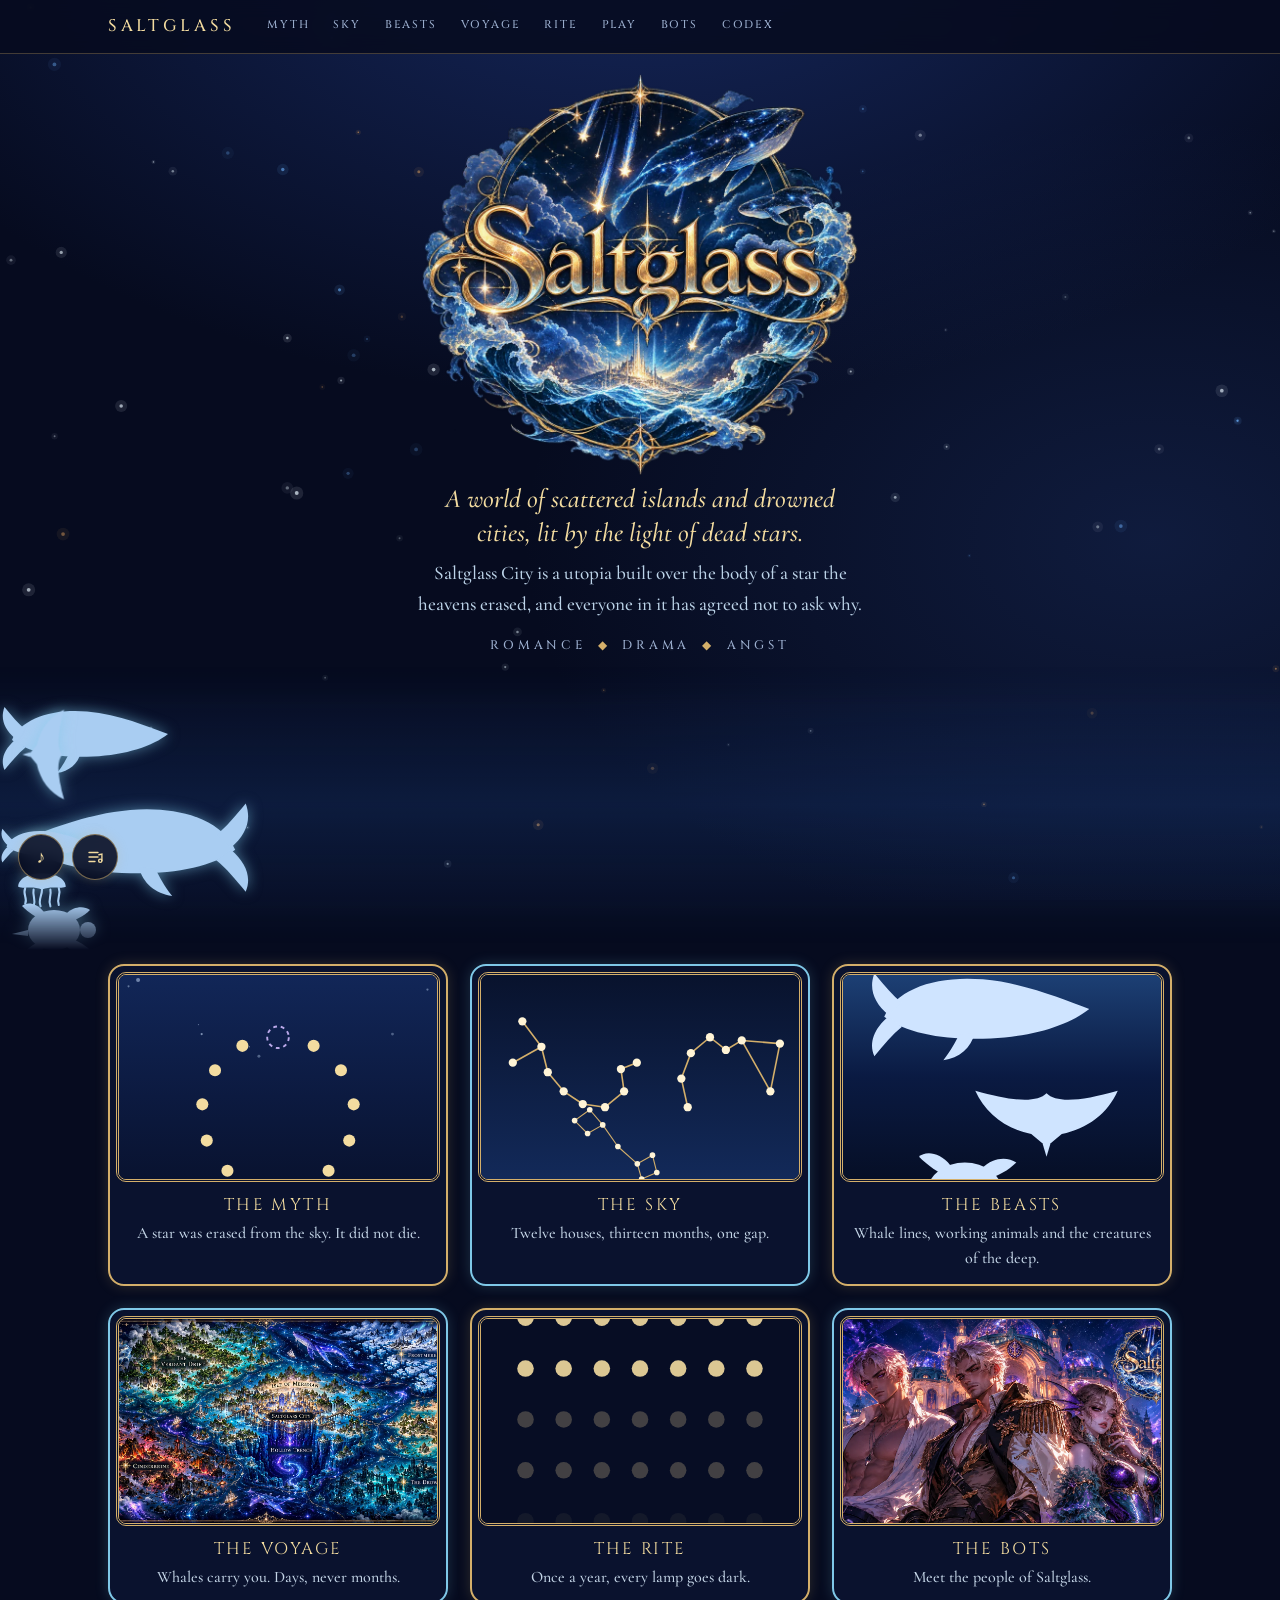
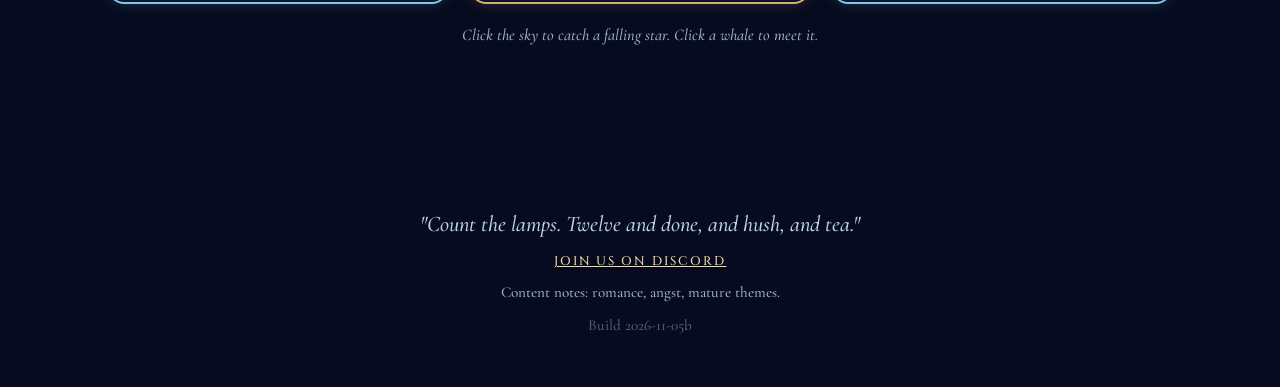
==== commit f8f4cec3: "Add build version note to footer Added a build version note to the footer." ====
--- a/index.html
+++ b/index.html
@@ -2,6 +2,7 @@
 <html lang="en">
 <head>
 <meta charset="utf-8">
+<meta http-equiv="Cache-Control" content="no-cache, must-revalidate">
 <meta name="viewport" content="width=device-width, initial-scale=1, viewport-fit=cover">
 <meta name="theme-color" content="#060b1f">
 <title>Saltglass</title>
@@ -41,6 +42,7 @@
   <p class="quote">"Count the lamps. Twelve and done, and hush, and tea."</p>
   <p class="foot-line"><a id="discord" href="http://discord.gg/velvethaven" target="_blank" rel="noopener">Join us on Discord</a></p>
   <p class="foot-small">Content notes: romance, angst, mature themes.</p>
+  <p class="foot-small" style="opacity:.5">Build 2026-11-05b</p>
 </footer>
 
 <div class="modal" id="modal" hidden><div class="box" role="dialog" aria-modal="true" aria-label="Details"><button class="x" aria-label="Close">×</button><div id="mbody"></div></div></div>
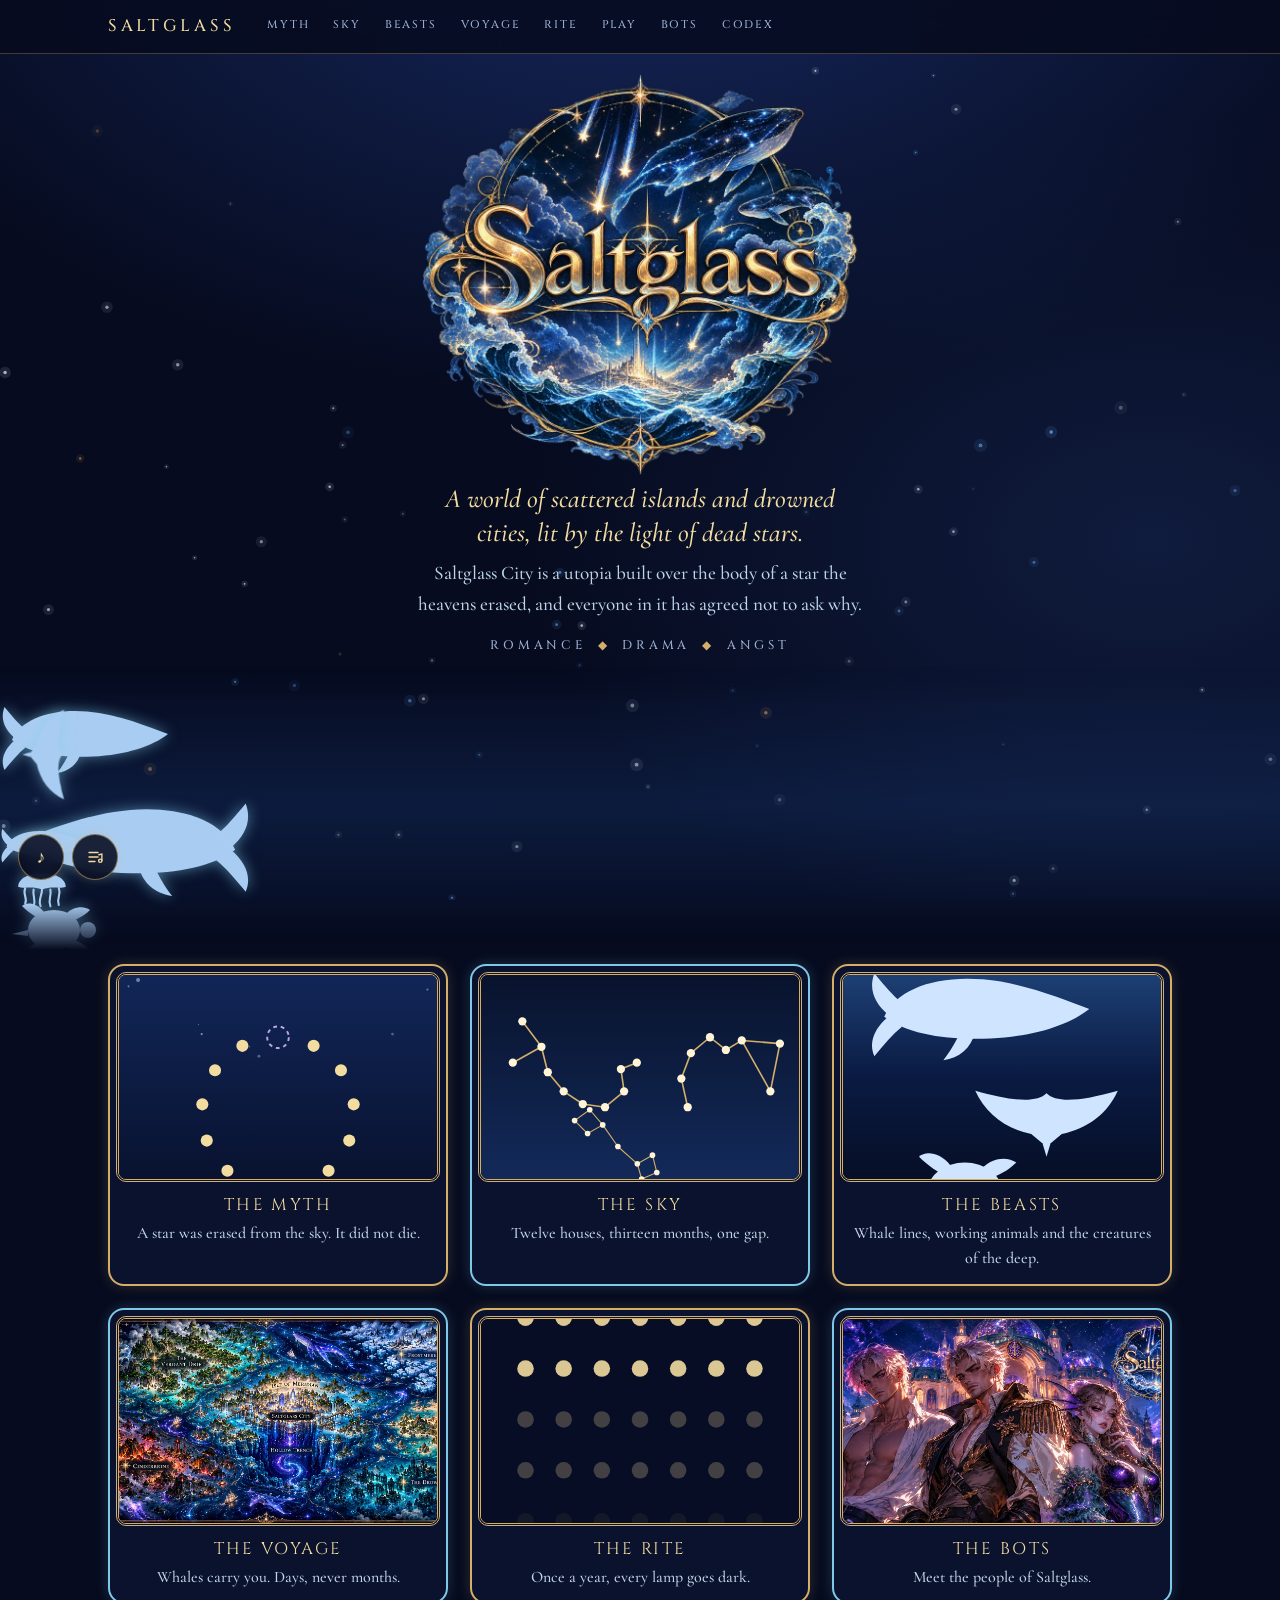
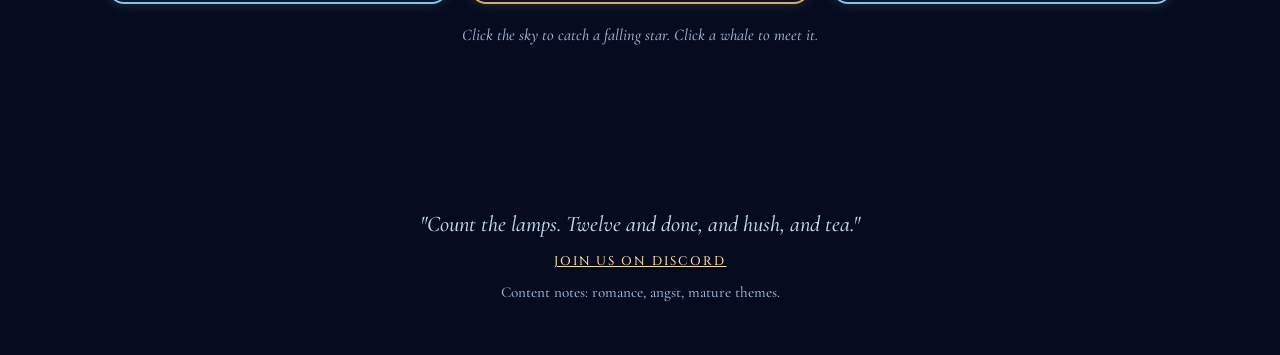
==== commit 0a9f32f8: "Remove build version from footer Removed the build version information from the footer." ====
--- a/index.html
+++ b/index.html
@@ -42,7 +42,6 @@
   <p class="quote">"Count the lamps. Twelve and done, and hush, and tea."</p>
   <p class="foot-line"><a id="discord" href="http://discord.gg/velvethaven" target="_blank" rel="noopener">Join us on Discord</a></p>
   <p class="foot-small">Content notes: romance, angst, mature themes.</p>
-  <p class="foot-small" style="opacity:.5">Build 2026-11-05b</p>
 </footer>
 
 <div class="modal" id="modal" hidden><div class="box" role="dialog" aria-modal="true" aria-label="Details"><button class="x" aria-label="Close">×</button><div id="mbody"></div></div></div>
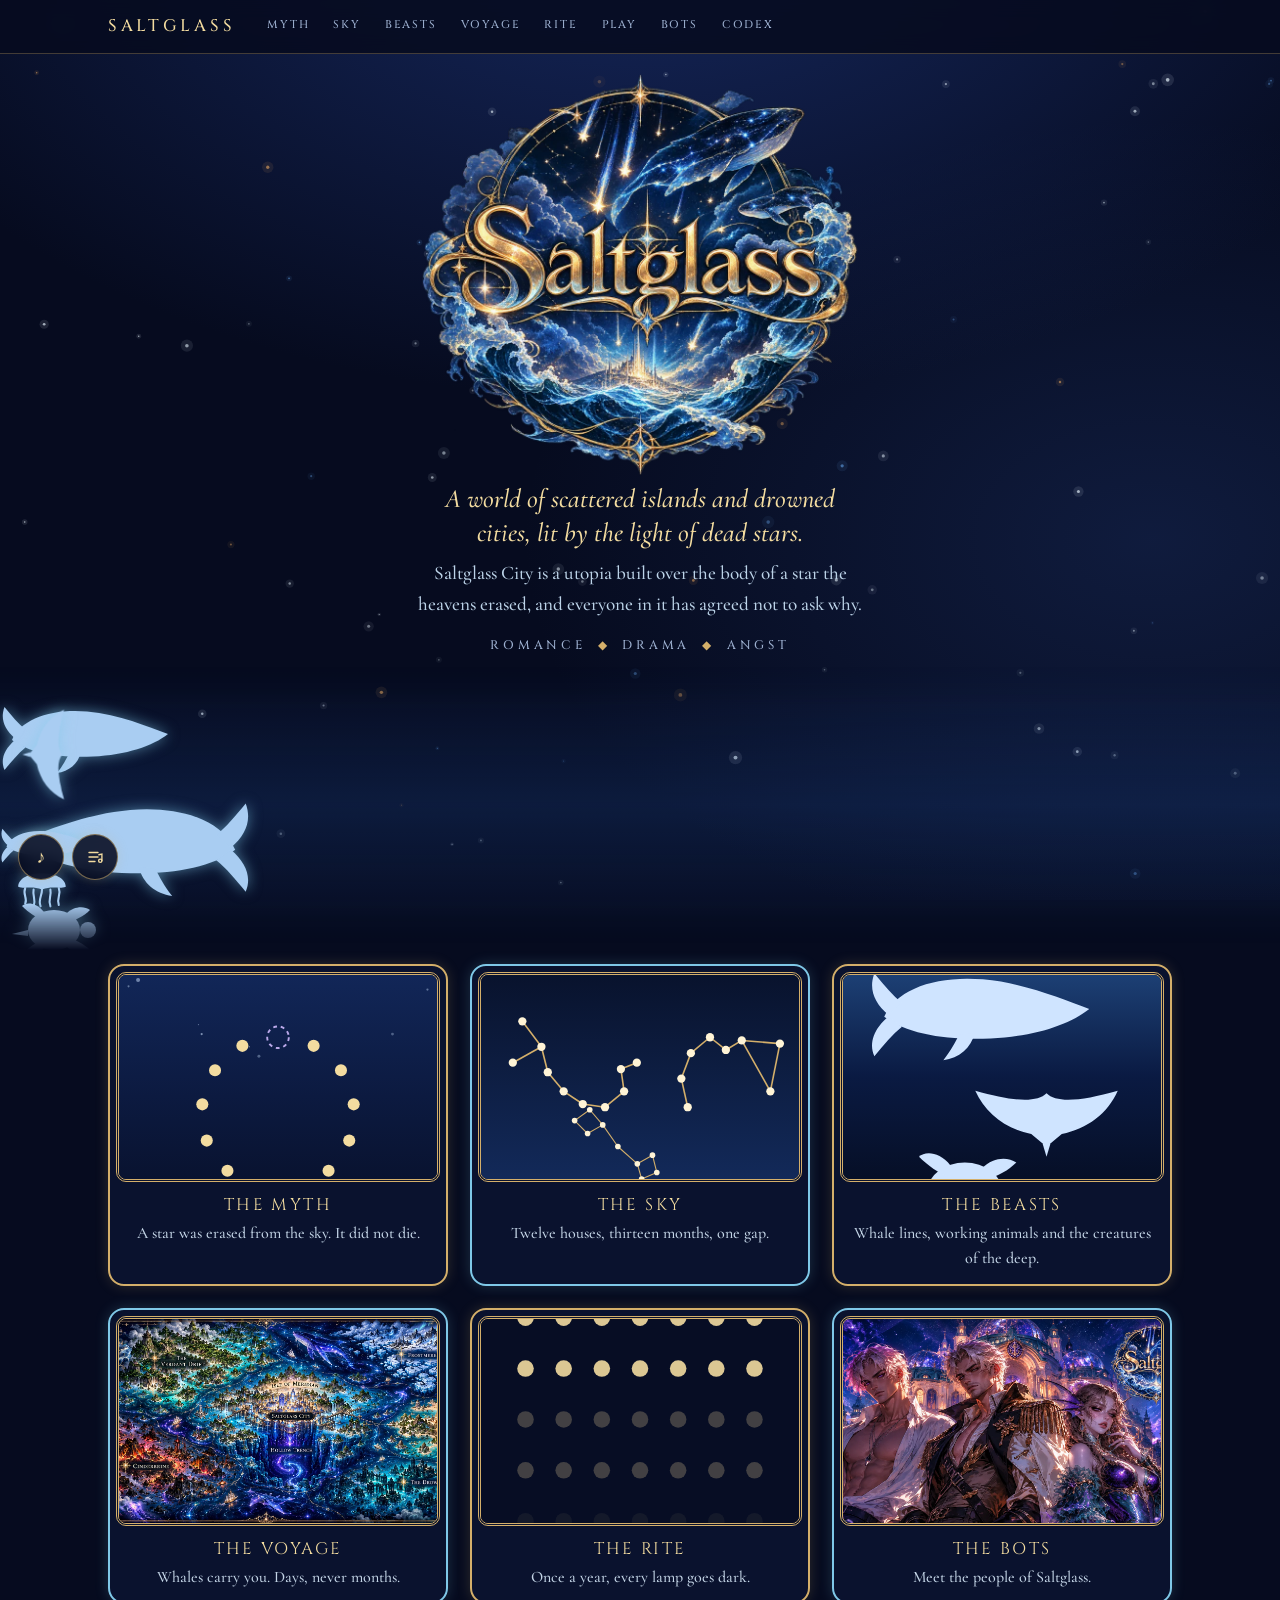
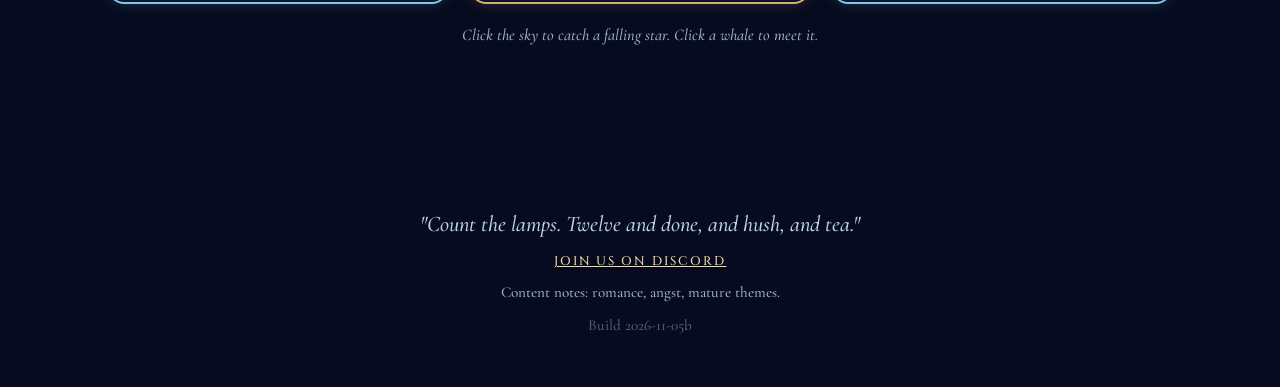
==== commit b8e52bdb: "Update stylesheet and script version numbers" ====
--- a/index.html
+++ b/index.html
@@ -10,7 +10,7 @@
 <link rel="preconnect" href="https://fonts.googleapis.com">
 <link rel="preconnect" href="https://fonts.gstatic.com" crossorigin>
 <link href="https://fonts.googleapis.com/css2?family=Cinzel:wght@400;600&family=Cormorant+Garamond:ital,wght@0,500;0,600;1,500&display=swap" rel="stylesheet">
-<link rel="stylesheet" href="css/style.css?v=20261106">
+<link rel="stylesheet" href="css/style.css?v=20261107">
 </head>
 <body data-view="home">
 <canvas id="starfall" aria-hidden="true"></canvas>
@@ -42,24 +42,25 @@
   <p class="quote">"Count the lamps. Twelve and done, and hush, and tea."</p>
   <p class="foot-line"><a id="discord" href="http://discord.gg/velvethaven" target="_blank" rel="noopener">Join us on Discord</a></p>
   <p class="foot-small">Content notes: romance, angst, mature themes.</p>
+  <p class="foot-small" style="opacity:.5">Build 2026-11-05b</p>
 </footer>
 
 <div class="modal" id="modal" hidden><div class="box" role="dialog" aria-modal="true" aria-label="Details"><button class="x" aria-label="Close">×</button><div id="mbody"></div></div></div>
 <div class="toast" id="toast" role="status" aria-live="polite"></div>
 
-<script src="config.js?v=20261106"></script>
-<script src="lore.js?v=20261106"></script>
-<script src="bots.js?v=20261106"></script>
-<script src="music.js?v=20261106"></script>
-<script src="js/art.js?v=20261106"></script>
-<script src="js/core.js?v=20261106"></script>
-<script src="js/v-home.js?v=20261106"></script>
-<script src="js/v-sky.js?v=20261106"></script>
-<script src="js/v-voyage.js?v=20261106"></script>
-<script src="js/v-codex.js?v=20261106"></script>
-<script src="js/v-bots.js?v=20261106"></script>
-<script src="js/v-play.js?v=20261106"></script>
-<script src="js/music.js?v=20261106"></script>
+<script src="config.js?v=20261107"></script>
+<script src="lore.js?v=20261107"></script>
+<script src="bots.js?v=20261107"></script>
+<script src="music.js?v=20261107"></script>
+<script src="js/art.js?v=20261107"></script>
+<script src="js/core.js?v=20261107"></script>
+<script src="js/v-home.js?v=20261107"></script>
+<script src="js/v-sky.js?v=20261107"></script>
+<script src="js/v-voyage.js?v=20261107"></script>
+<script src="js/v-codex.js?v=20261107"></script>
+<script src="js/v-bots.js?v=20261107"></script>
+<script src="js/v-play.js?v=20261107"></script>
+<script src="js/music.js?v=20261107"></script>
 <script>
   (function(){ var d=document.getElementById('discord'); if(window.SITE_CONFIG&&SITE_CONFIG.DISCORD_URL) d.href=SITE_CONFIG.DISCORD_URL; SG.start(); })();
 </script>
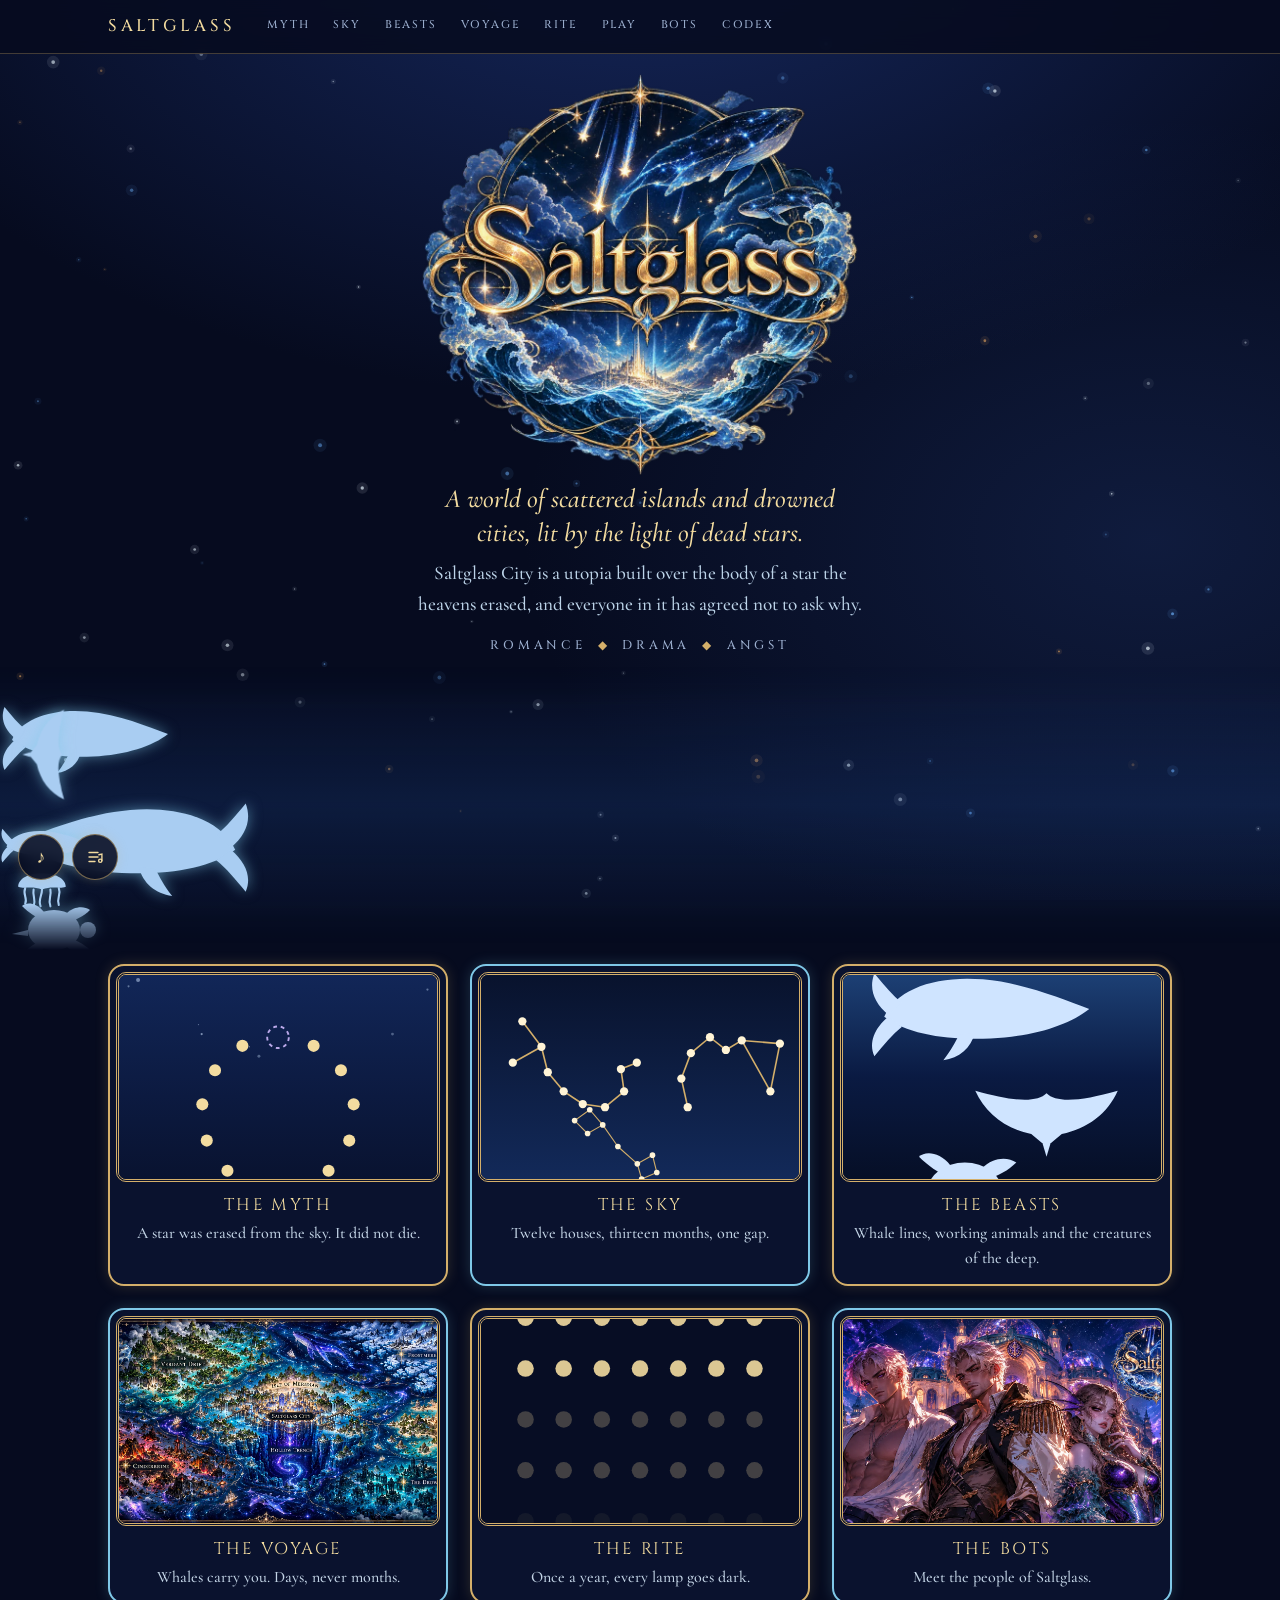
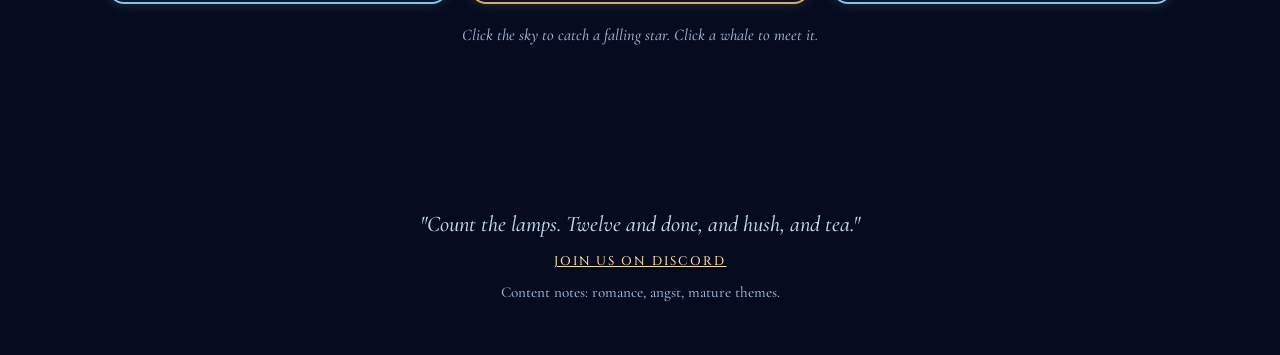
==== commit f8c85a9e: "Remove build version from footer in index.html Removed the build version information from the footer" ====
--- a/index.html
+++ b/index.html
@@ -42,7 +42,6 @@
   <p class="quote">"Count the lamps. Twelve and done, and hush, and tea."</p>
   <p class="foot-line"><a id="discord" href="http://discord.gg/velvethaven" target="_blank" rel="noopener">Join us on Discord</a></p>
   <p class="foot-small">Content notes: romance, angst, mature themes.</p>
-  <p class="foot-small" style="opacity:.5">Build 2026-11-05b</p>
 </footer>
 
 <div class="modal" id="modal" hidden><div class="box" role="dialog" aria-modal="true" aria-label="Details"><button class="x" aria-label="Close">×</button><div id="mbody"></div></div></div>
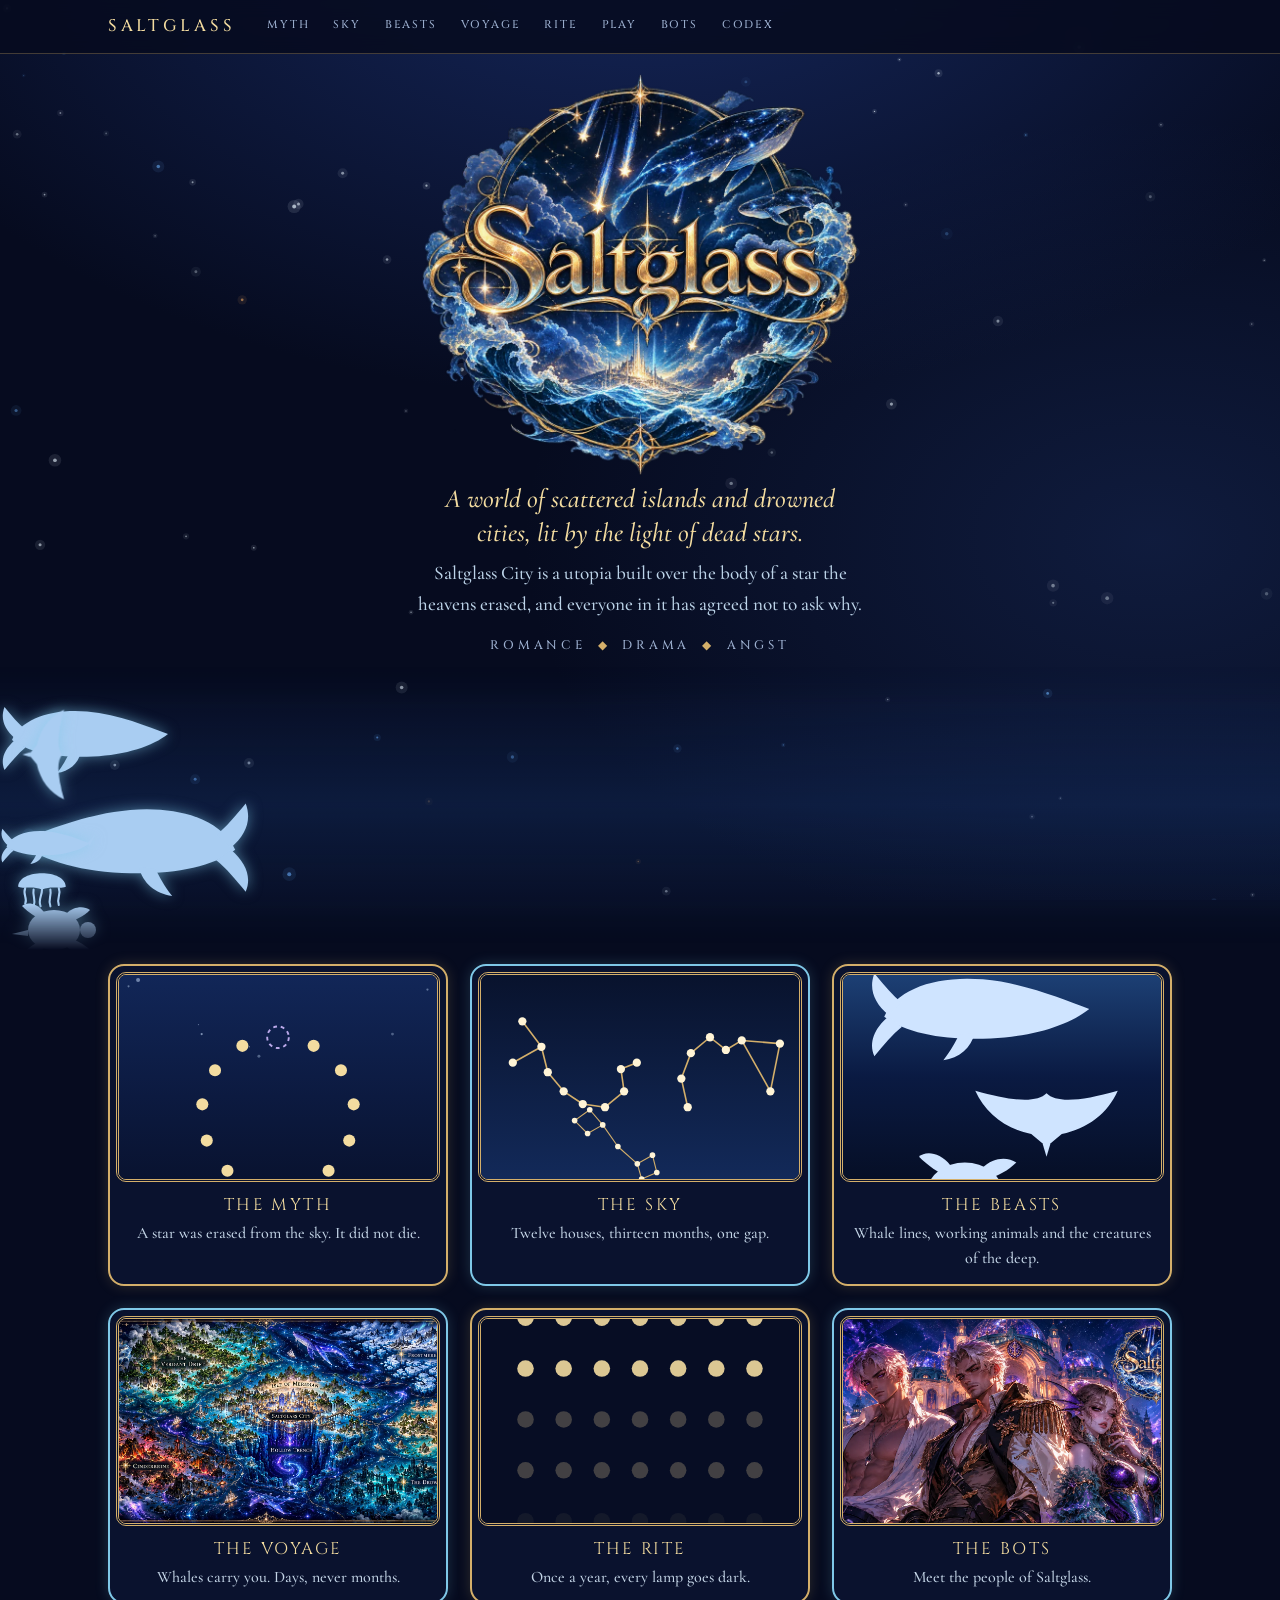
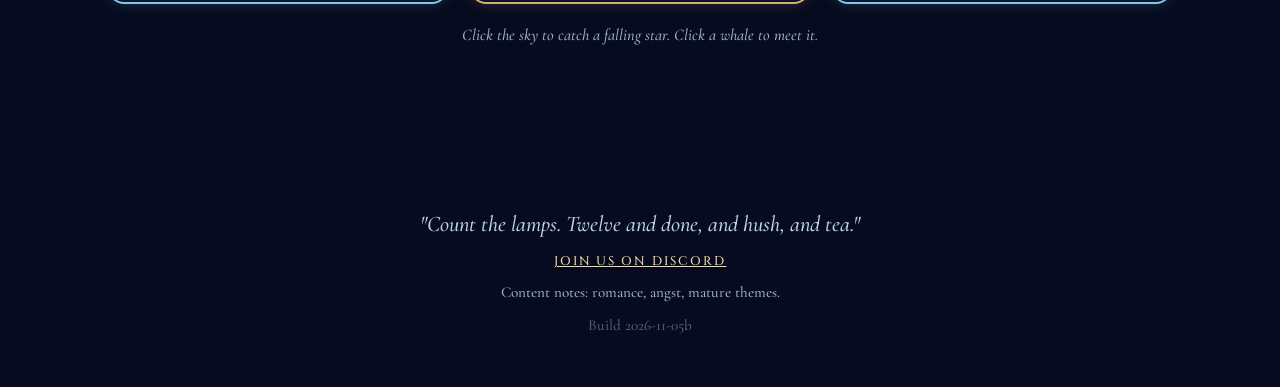
==== commit 375d9ada: "Update stylesheet and script version numbers Updated stylesheet and script versions in index.html." ====
--- a/index.html
+++ b/index.html
@@ -10,7 +10,7 @@
 <link rel="preconnect" href="https://fonts.googleapis.com">
 <link rel="preconnect" href="https://fonts.gstatic.com" crossorigin>
 <link href="https://fonts.googleapis.com/css2?family=Cinzel:wght@400;600&family=Cormorant+Garamond:ital,wght@0,500;0,600;1,500&display=swap" rel="stylesheet">
-<link rel="stylesheet" href="css/style.css?v=20261107">
+<link rel="stylesheet" href="css/style.css?v=20261108">
 </head>
 <body data-view="home">
 <canvas id="starfall" aria-hidden="true"></canvas>
@@ -42,24 +42,25 @@
   <p class="quote">"Count the lamps. Twelve and done, and hush, and tea."</p>
   <p class="foot-line"><a id="discord" href="http://discord.gg/velvethaven" target="_blank" rel="noopener">Join us on Discord</a></p>
   <p class="foot-small">Content notes: romance, angst, mature themes.</p>
+  <p class="foot-small" style="opacity:.5">Build 2026-11-05b</p>
 </footer>
 
 <div class="modal" id="modal" hidden><div class="box" role="dialog" aria-modal="true" aria-label="Details"><button class="x" aria-label="Close">×</button><div id="mbody"></div></div></div>
 <div class="toast" id="toast" role="status" aria-live="polite"></div>
 
-<script src="config.js?v=20261107"></script>
-<script src="lore.js?v=20261107"></script>
-<script src="bots.js?v=20261107"></script>
-<script src="music.js?v=20261107"></script>
-<script src="js/art.js?v=20261107"></script>
-<script src="js/core.js?v=20261107"></script>
-<script src="js/v-home.js?v=20261107"></script>
-<script src="js/v-sky.js?v=20261107"></script>
-<script src="js/v-voyage.js?v=20261107"></script>
-<script src="js/v-codex.js?v=20261107"></script>
-<script src="js/v-bots.js?v=20261107"></script>
-<script src="js/v-play.js?v=20261107"></script>
-<script src="js/music.js?v=20261107"></script>
+<script src="config.js?v=20261108"></script>
+<script src="lore.js?v=20261108"></script>
+<script src="bots.js?v=20261108"></script>
+<script src="songs.js?v=20261108"></script>
+<script src="js/art.js?v=20261108"></script>
+<script src="js/core.js?v=20261108"></script>
+<script src="js/v-home.js?v=20261108"></script>
+<script src="js/v-sky.js?v=20261108"></script>
+<script src="js/v-voyage.js?v=20261108"></script>
+<script src="js/v-codex.js?v=20261108"></script>
+<script src="js/v-bots.js?v=20261108"></script>
+<script src="js/v-play.js?v=20261108"></script>
+<script src="js/music.js?v=20261108"></script>
 <script>
   (function(){ var d=document.getElementById('discord'); if(window.SITE_CONFIG&&SITE_CONFIG.DISCORD_URL) d.href=SITE_CONFIG.DISCORD_URL; SG.start(); })();
 </script>
--- a/css/style.css
+++ b/css/style.css
@@ -748,11 +748,11 @@
 .mp-fx input{width:18px;height:18px;accent-color:#d4af6a}
 @media (max-width:480px){.mbtn{bottom:14px;width:44px;height:44px}#audio-btn{left:12px}#playlist-btn{left:64px}}
 
-/* embedded game: the game renders at a virtual size, then is scaled down to fit */
-.game-frame{position:relative;width:100%;margin:12px auto 0;border:1px solid rgba(212,175,106,.5);border-radius:12px;overflow:hidden;background:#050a1f}
-.game-frame iframe{position:absolute;left:0;top:0;border:0;overflow:hidden;transform-origin:0 0}
-.game-frame:fullscreen{margin:0;border:0;border-radius:0}
-#gameWrap .panel{padding:16px}
 
 /* home portal cover: fills the card like the others, framed on the three characters */
 .pa.wide-art img{object-position:50% 35%}
+
+/* play cards */
+.playcard{display:block;text-decoration:none;color:inherit;transition:transform .2s,box-shadow .2s}
+.playcard:hover{transform:translateY(-3px);box-shadow:0 0 30px rgba(212,175,106,.3)}
+.playcard h3{margin-bottom:6px}
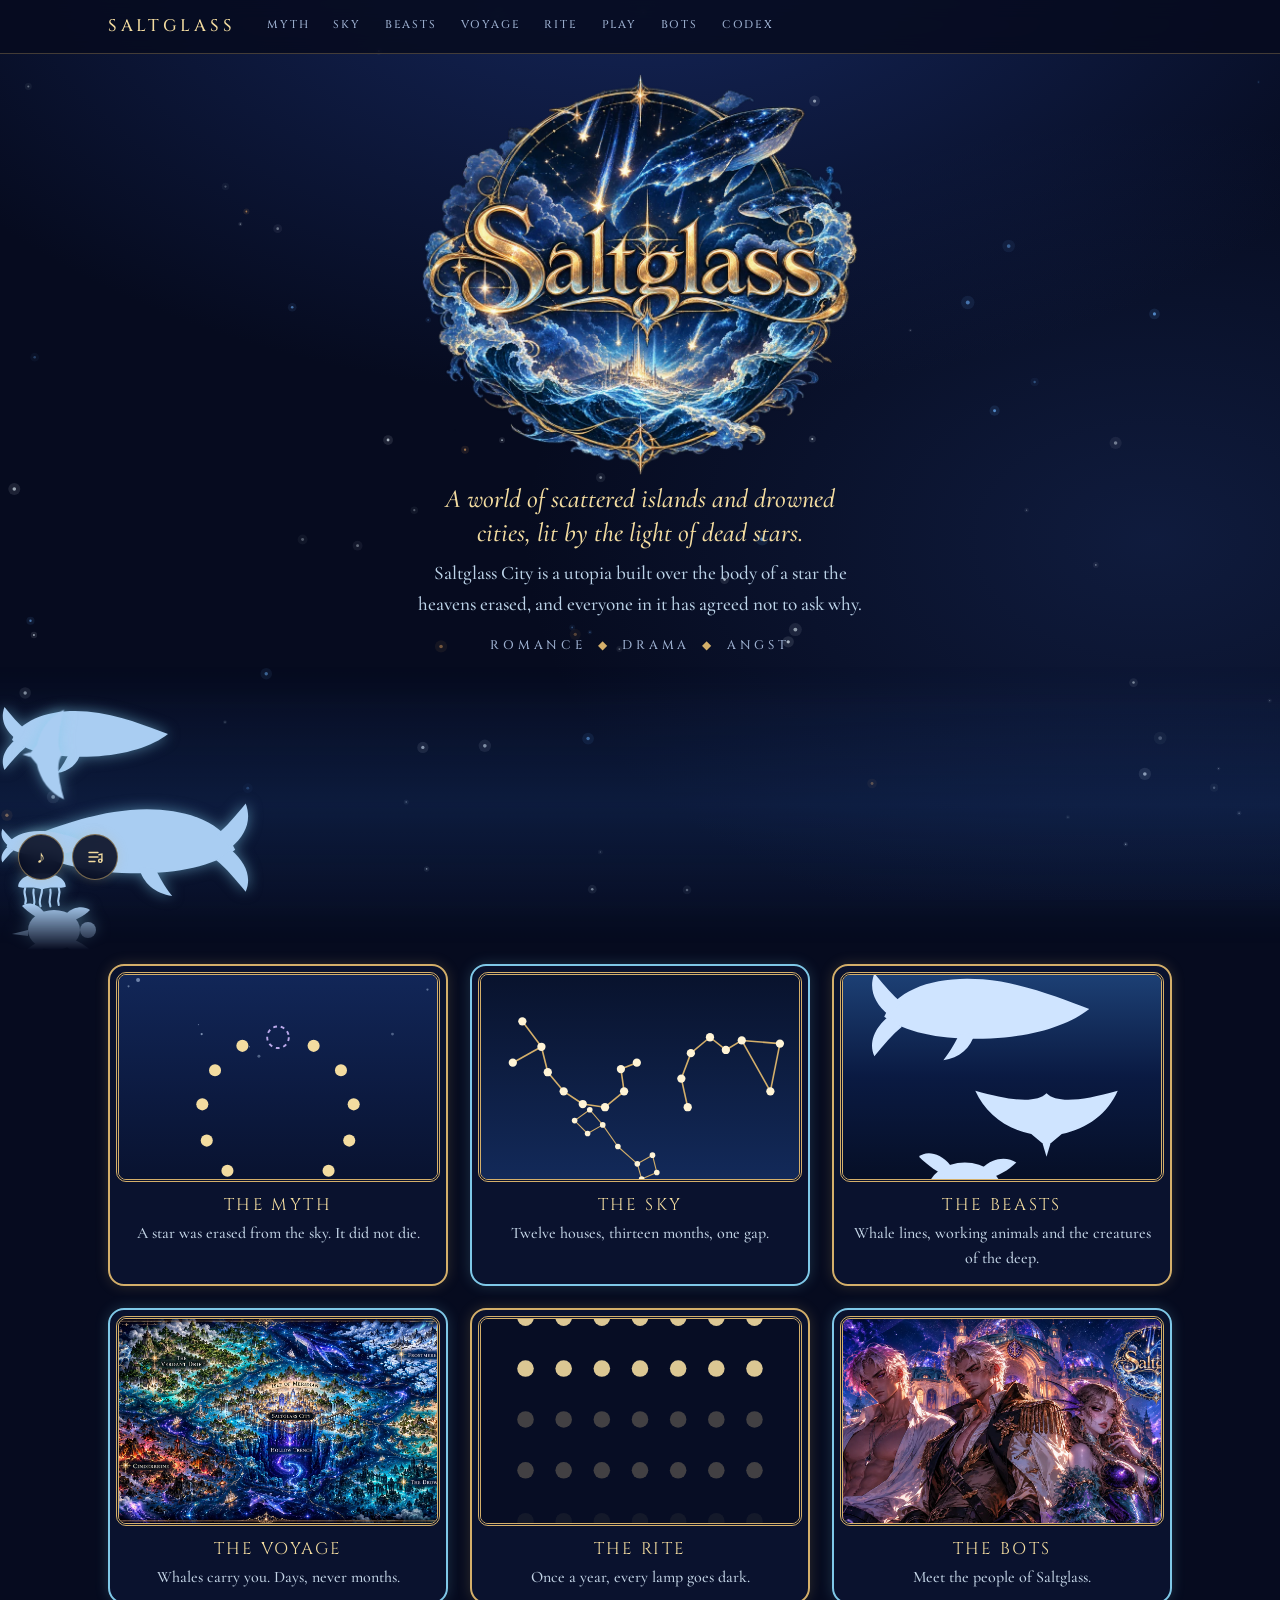
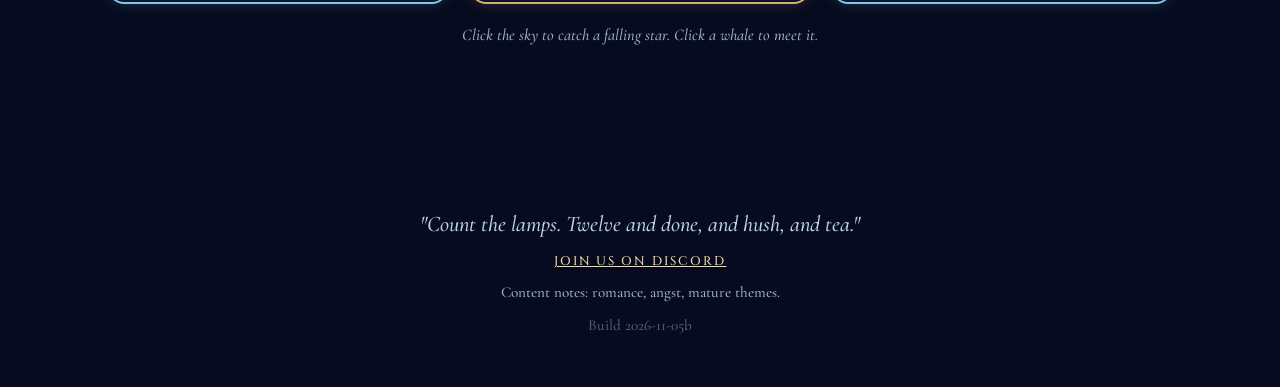
==== commit bc1d1c8b: "Update script and stylesheet version numbers" ====
--- a/index.html
+++ b/index.html
@@ -10,7 +10,7 @@
 <link rel="preconnect" href="https://fonts.googleapis.com">
 <link rel="preconnect" href="https://fonts.gstatic.com" crossorigin>
 <link href="https://fonts.googleapis.com/css2?family=Cinzel:wght@400;600&family=Cormorant+Garamond:ital,wght@0,500;0,600;1,500&display=swap" rel="stylesheet">
-<link rel="stylesheet" href="css/style.css?v=20261108">
+<link rel="stylesheet" href="css/style.css?v=20261114">
 </head>
 <body data-view="home">
 <canvas id="starfall" aria-hidden="true"></canvas>
@@ -48,19 +48,19 @@
 <div class="modal" id="modal" hidden><div class="box" role="dialog" aria-modal="true" aria-label="Details"><button class="x" aria-label="Close">×</button><div id="mbody"></div></div></div>
 <div class="toast" id="toast" role="status" aria-live="polite"></div>
 
-<script src="config.js?v=20261108"></script>
-<script src="lore.js?v=20261108"></script>
-<script src="bots.js?v=20261108"></script>
-<script src="songs.js?v=20261108"></script>
-<script src="js/art.js?v=20261108"></script>
-<script src="js/core.js?v=20261108"></script>
-<script src="js/v-home.js?v=20261108"></script>
-<script src="js/v-sky.js?v=20261108"></script>
-<script src="js/v-voyage.js?v=20261108"></script>
-<script src="js/v-codex.js?v=20261108"></script>
-<script src="js/v-bots.js?v=20261108"></script>
-<script src="js/v-play.js?v=20261108"></script>
-<script src="js/music.js?v=20261108"></script>
+<script src="config.js?v=20261114"></script>
+<script src="lore.js?v=20261114"></script>
+<script src="bots.js?v=20261114"></script>
+<script src="songs.js?v=20261114"></script>
+<script src="js/art.js?v=20261114"></script>
+<script src="js/core.js?v=20261114"></script>
+<script src="js/v-home.js?v=20261114"></script>
+<script src="js/v-sky.js?v=20261114"></script>
+<script src="js/v-voyage.js?v=20261114"></script>
+<script src="js/v-codex.js?v=20261114"></script>
+<script src="js/v-bots.js?v=20261114"></script>
+<script src="js/v-play.js?v=20261114"></script>
+<script src="js/music.js?v=20261114"></script>
 <script>
   (function(){ var d=document.getElementById('discord'); if(window.SITE_CONFIG&&SITE_CONFIG.DISCORD_URL) d.href=SITE_CONFIG.DISCORD_URL; SG.start(); })();
 </script>
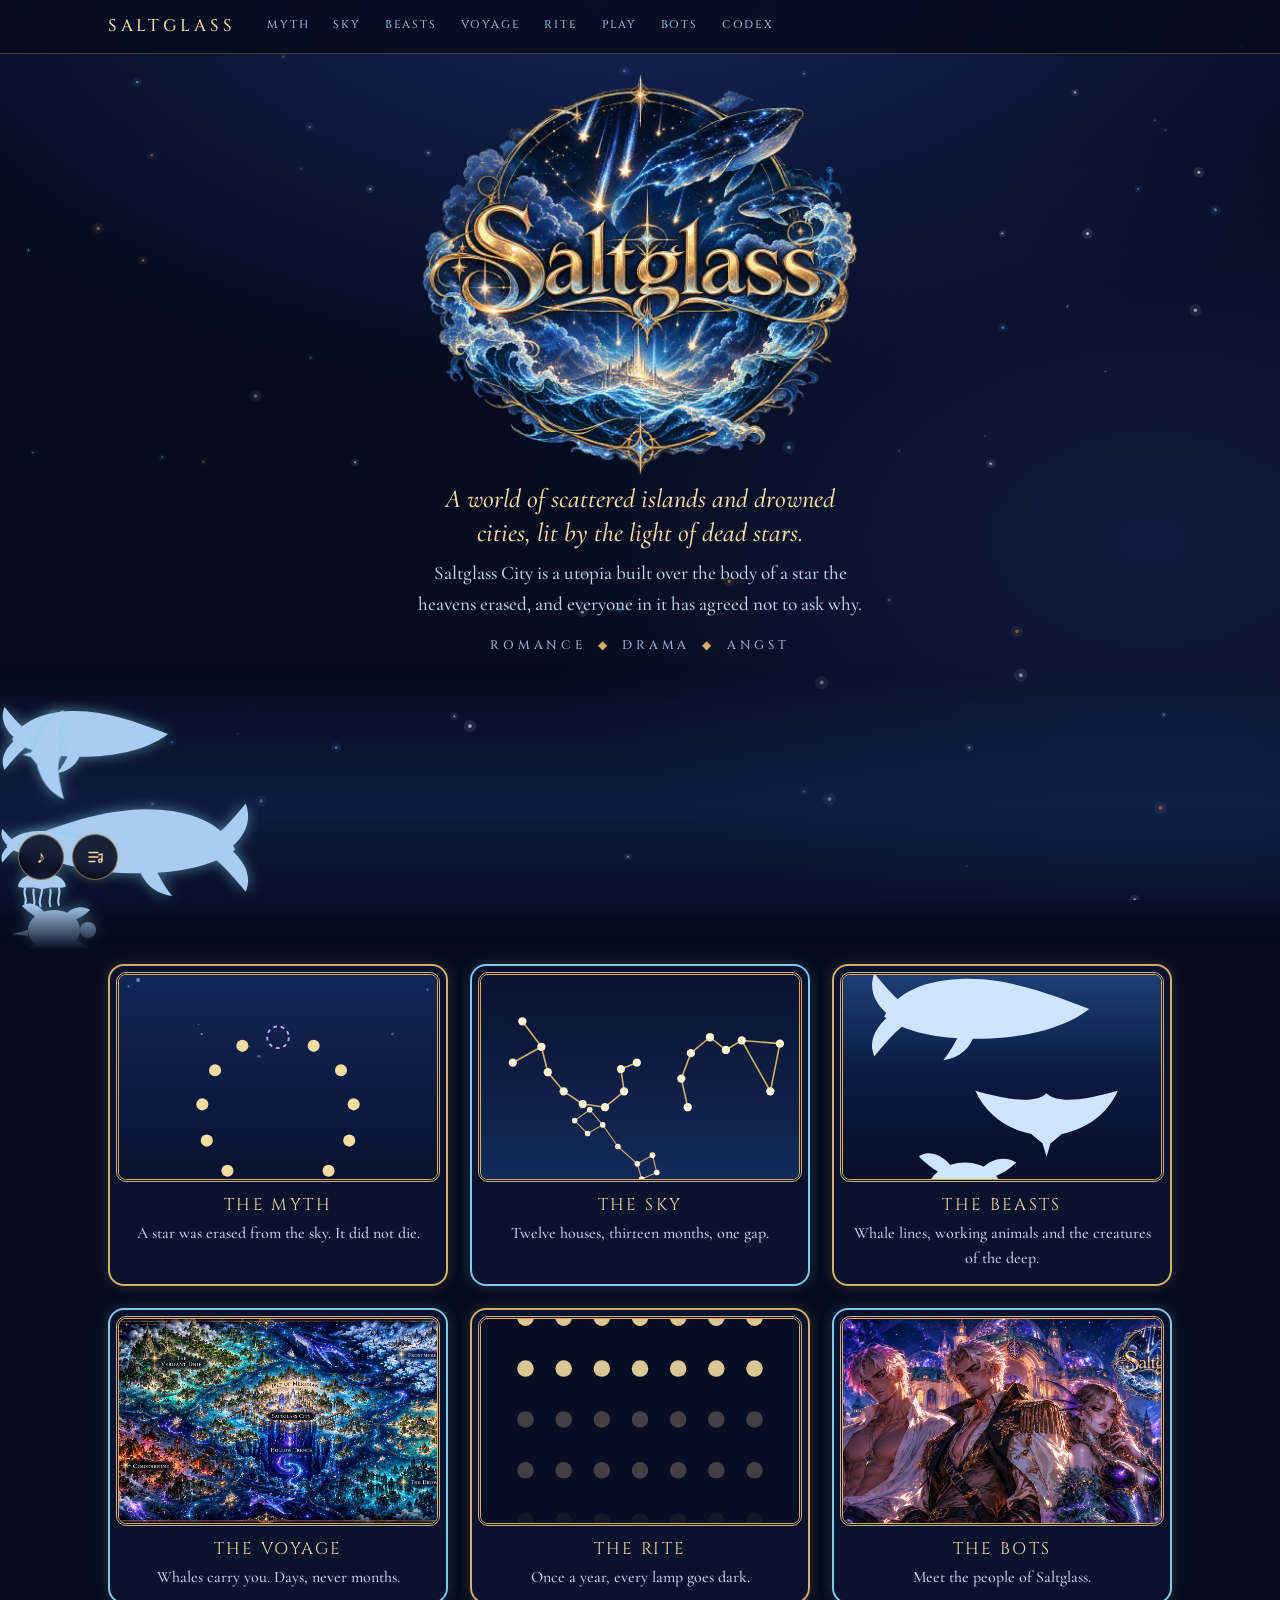
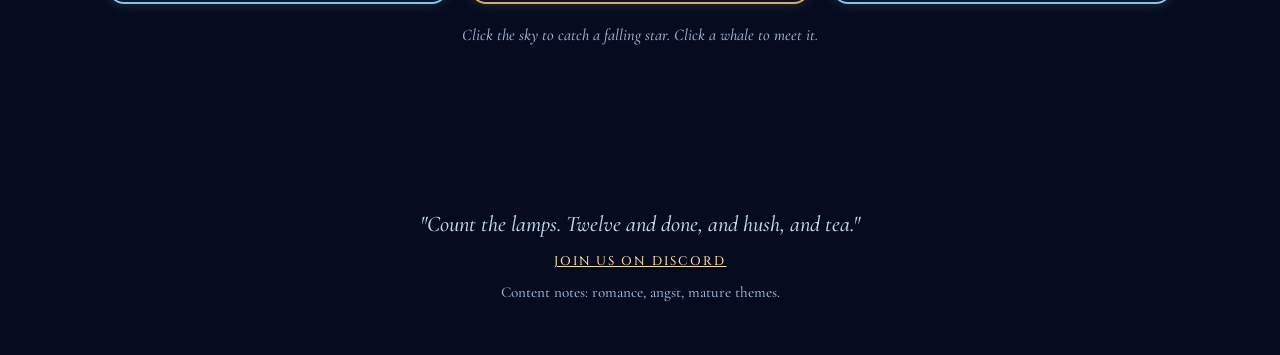
==== commit 3768294c: "Remove build version from footer Removed the build version information from the footer." ====
--- a/index.html
+++ b/index.html
@@ -42,7 +42,6 @@
   <p class="quote">"Count the lamps. Twelve and done, and hush, and tea."</p>
   <p class="foot-line"><a id="discord" href="http://discord.gg/velvethaven" target="_blank" rel="noopener">Join us on Discord</a></p>
   <p class="foot-small">Content notes: romance, angst, mature themes.</p>
-  <p class="foot-small" style="opacity:.5">Build 2026-11-05b</p>
 </footer>
 
 <div class="modal" id="modal" hidden><div class="box" role="dialog" aria-modal="true" aria-label="Details"><button class="x" aria-label="Close">×</button><div id="mbody"></div></div></div>
